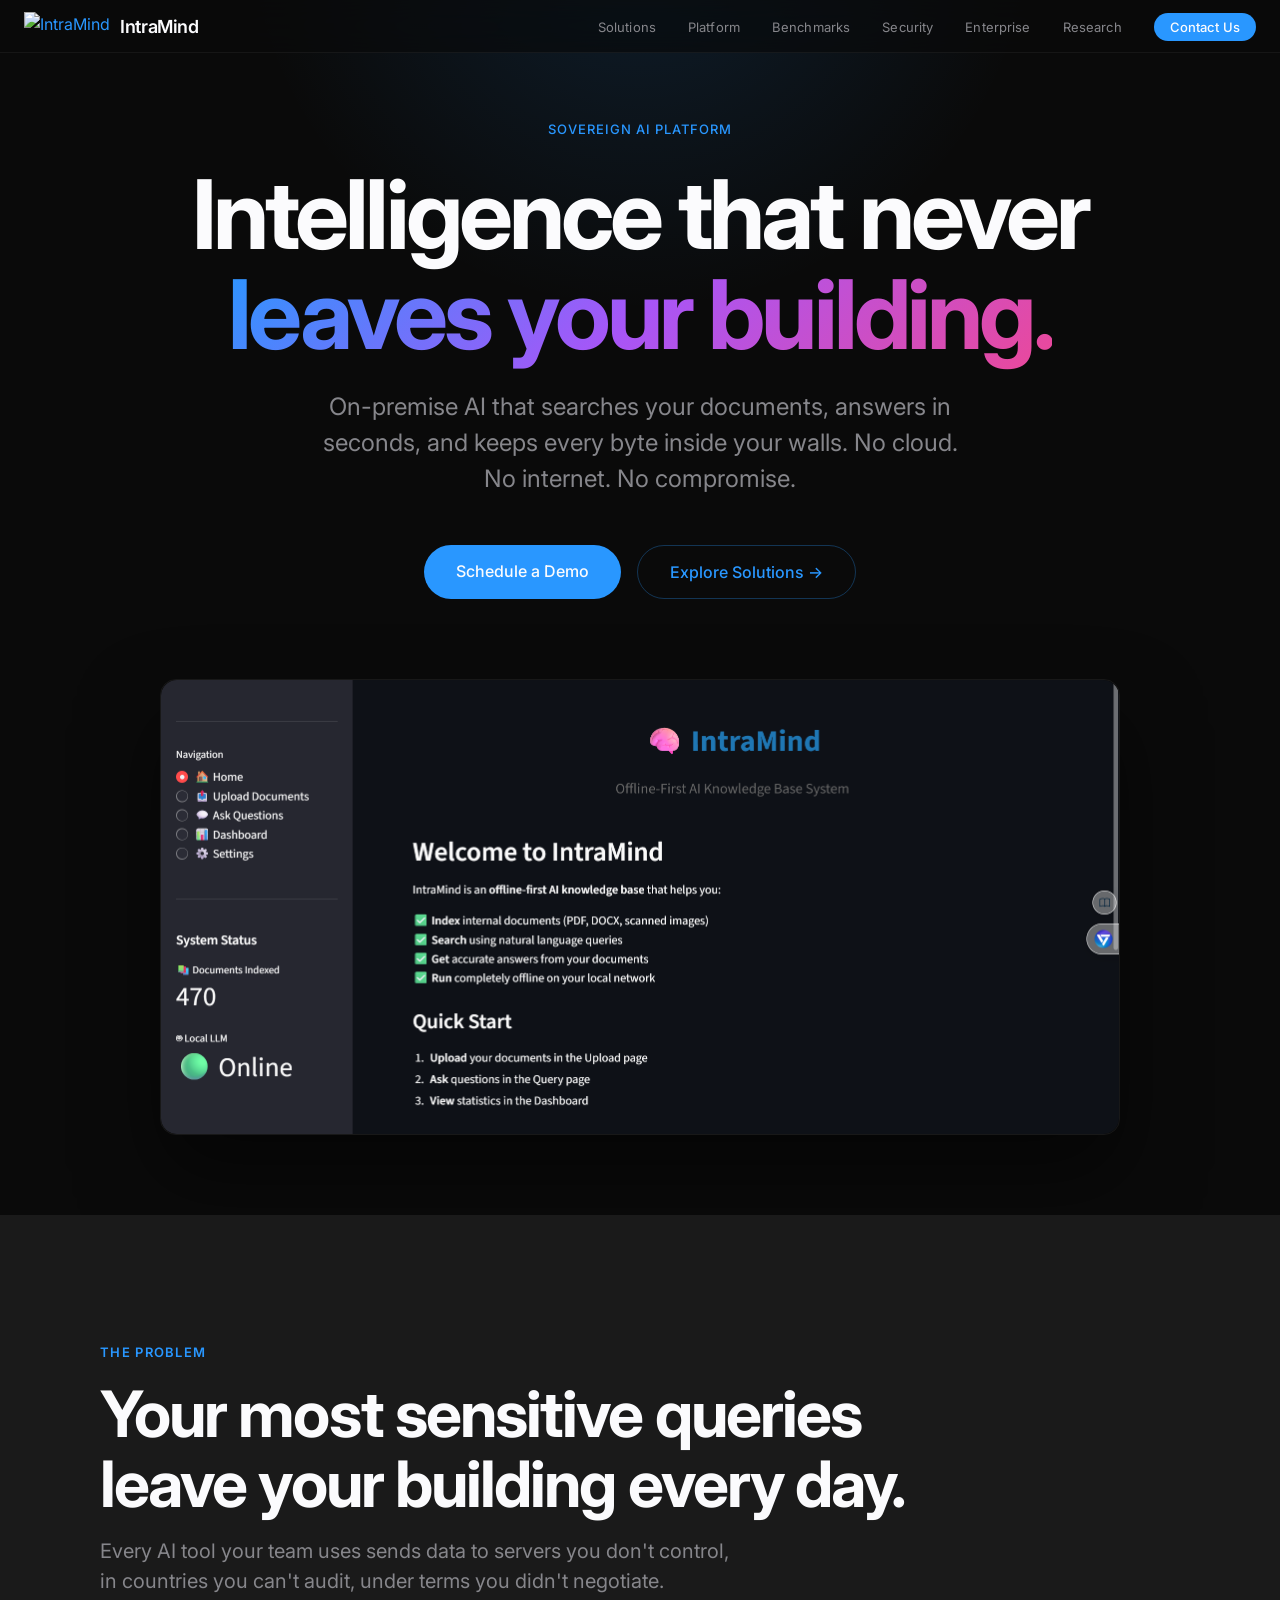
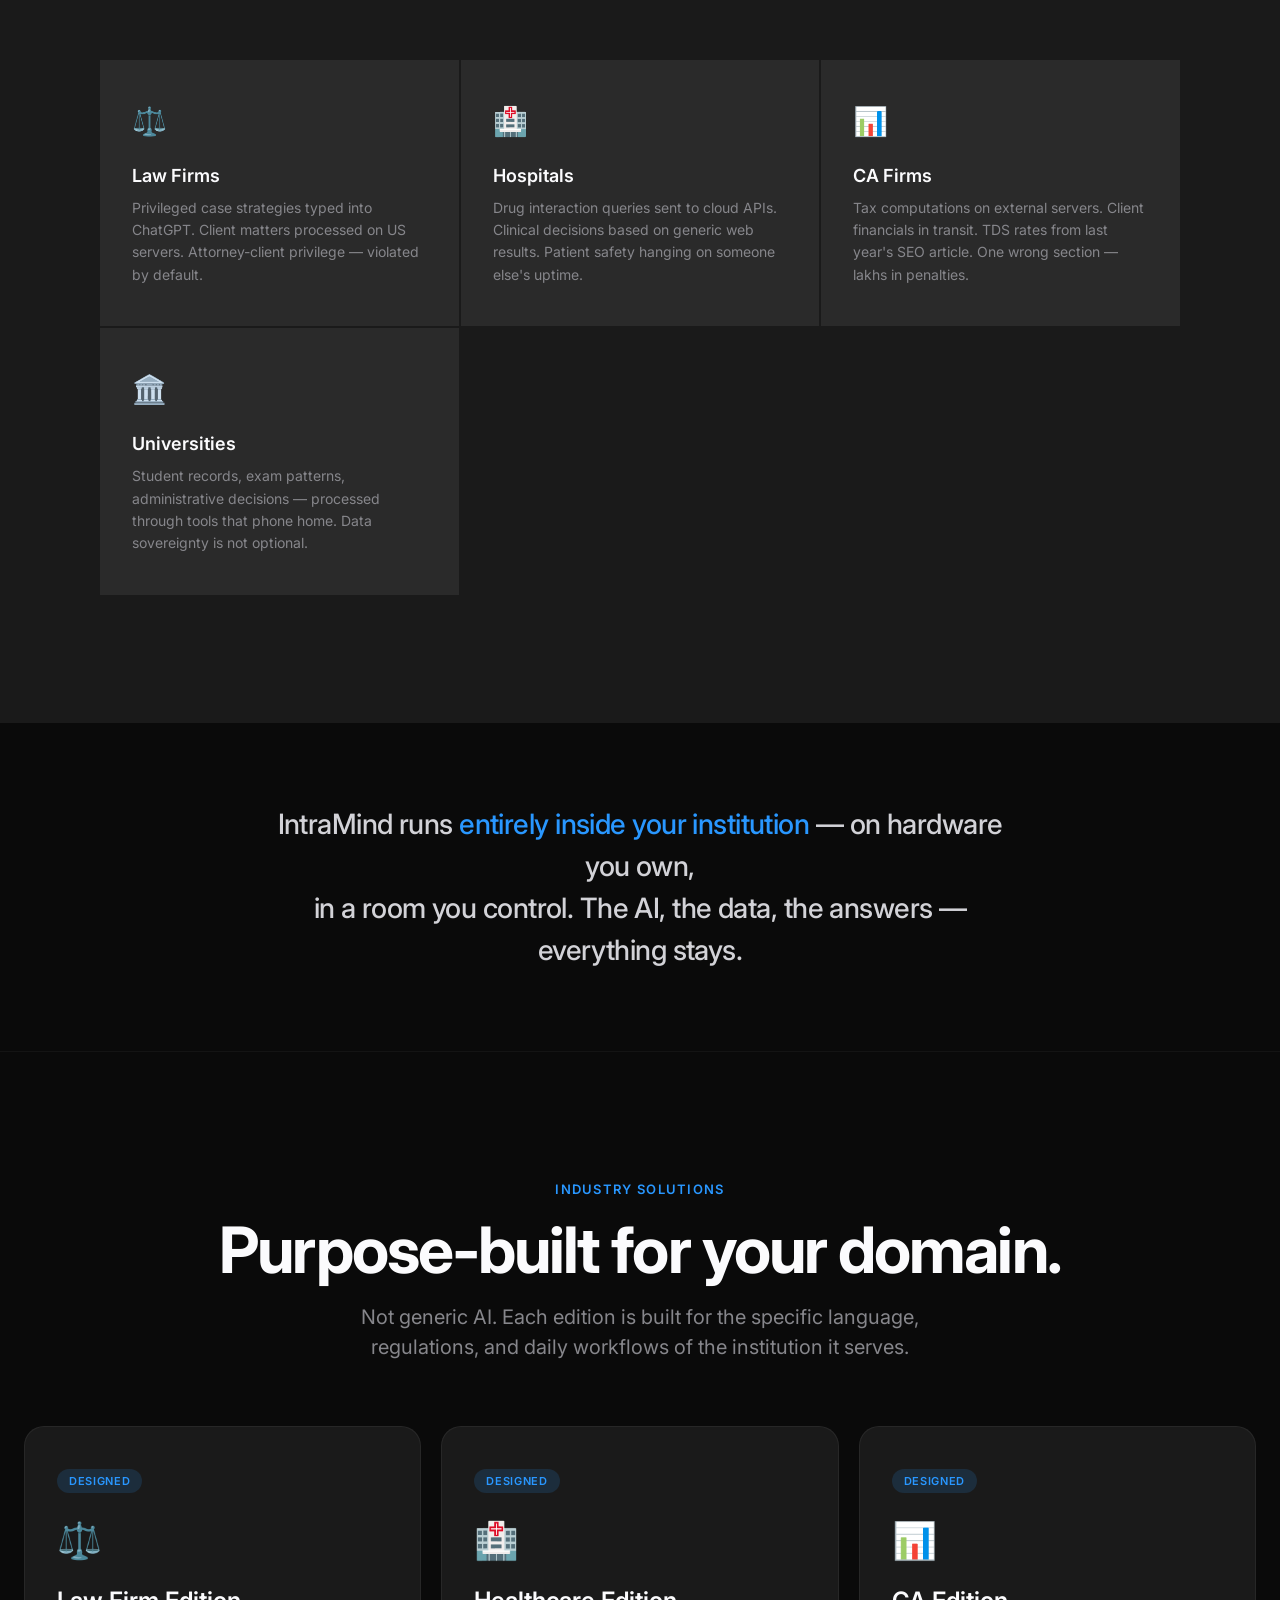
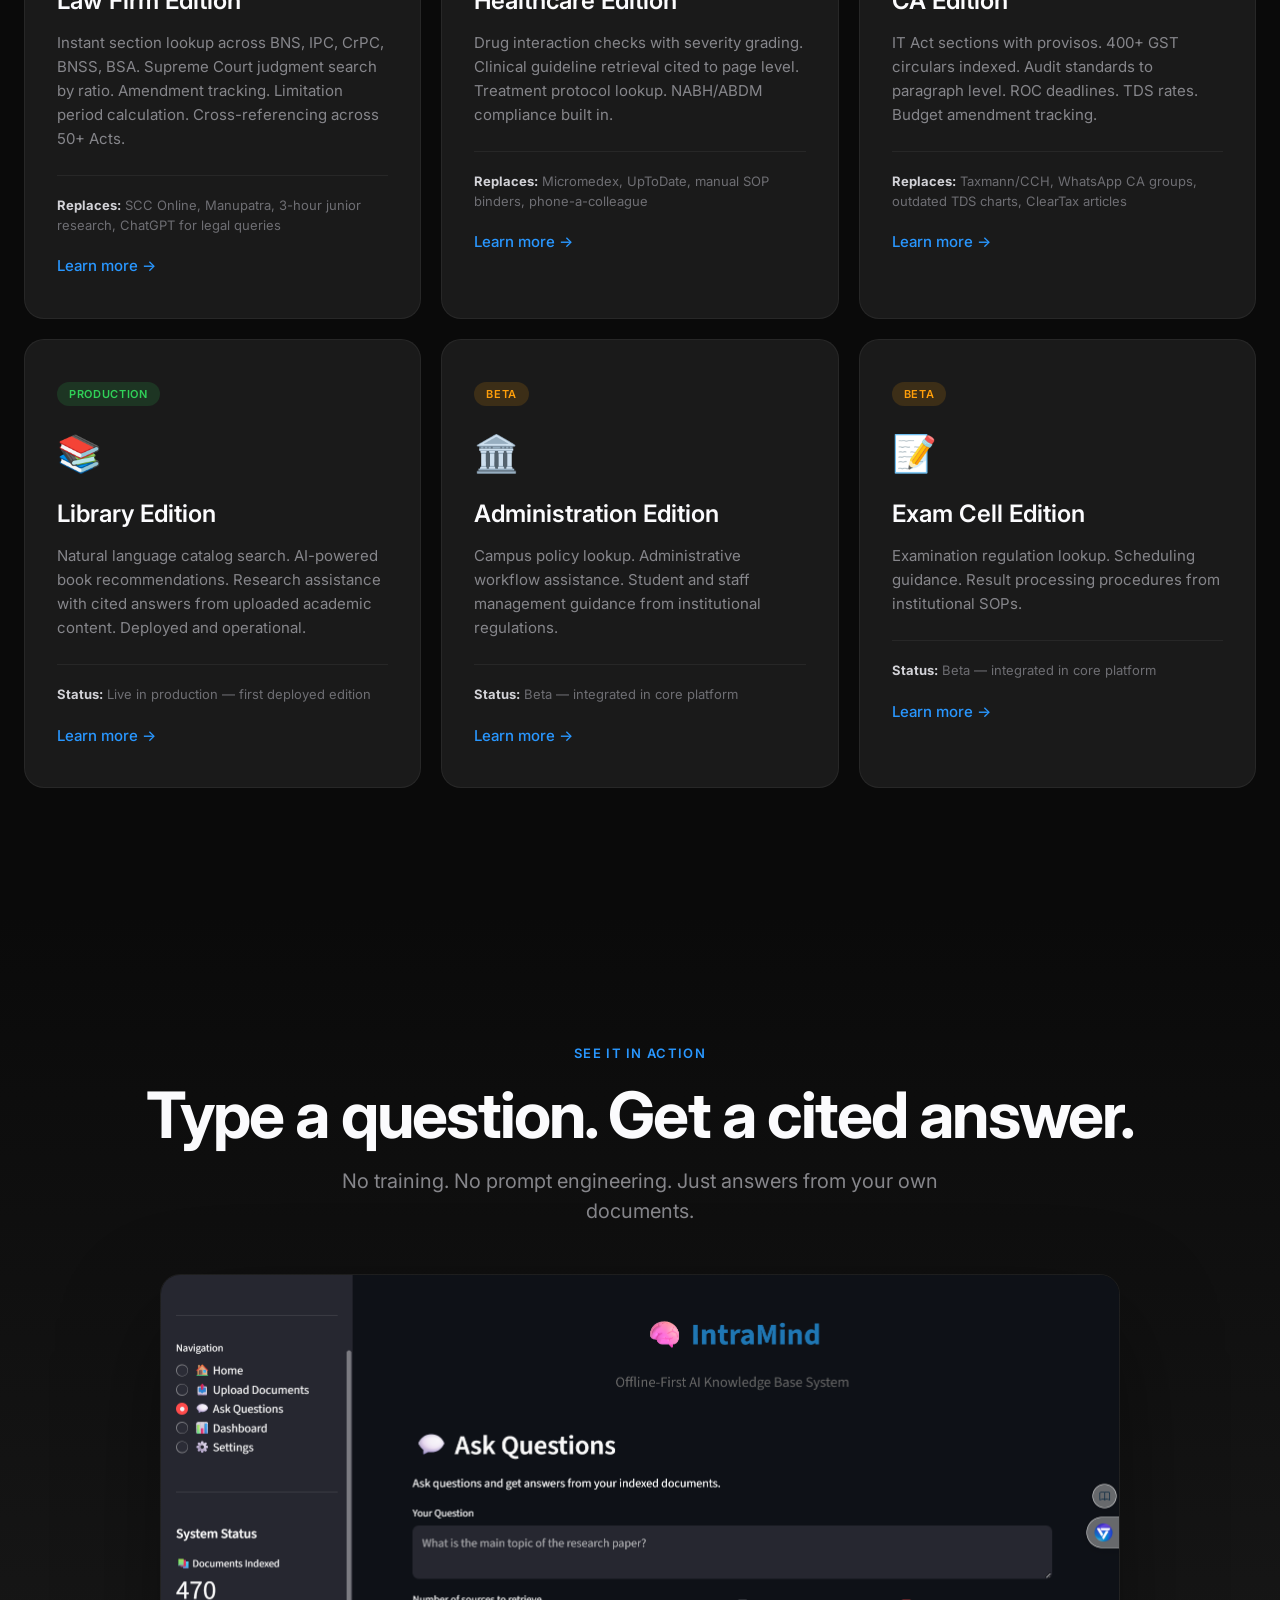
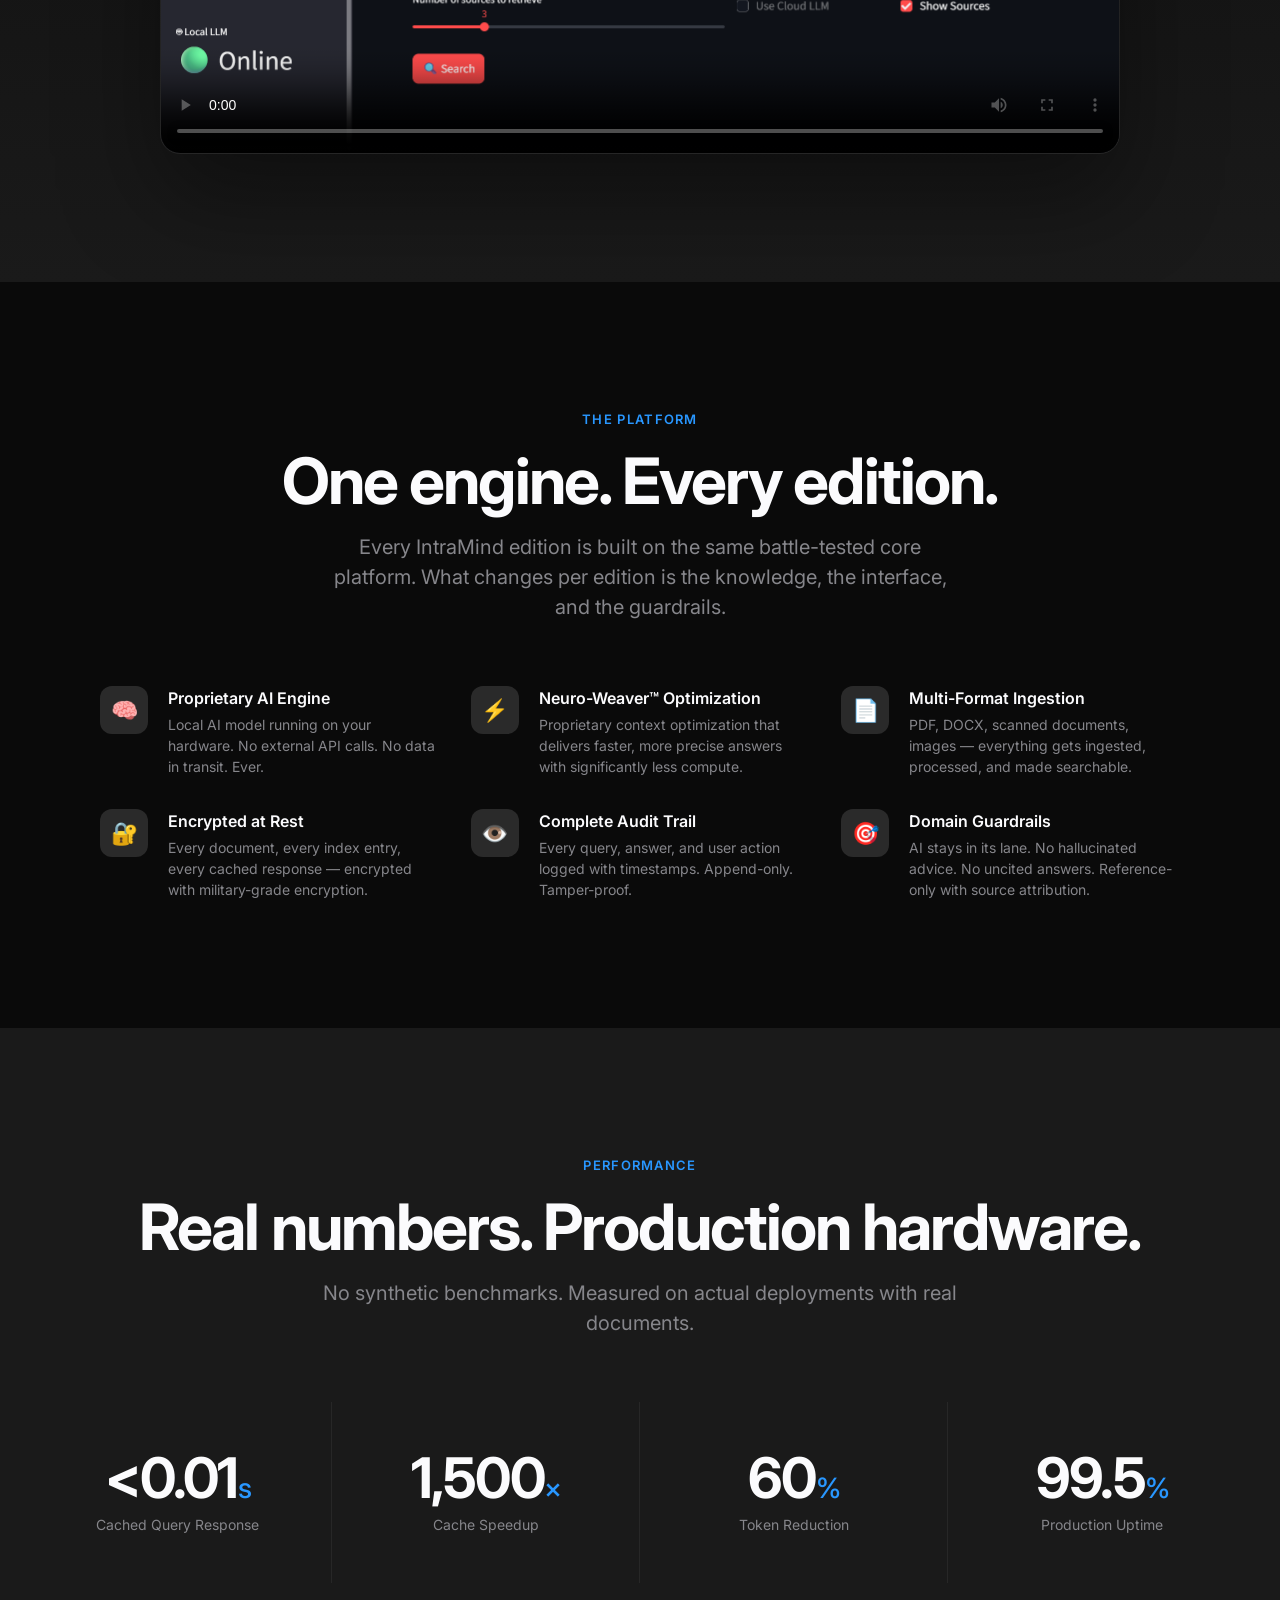
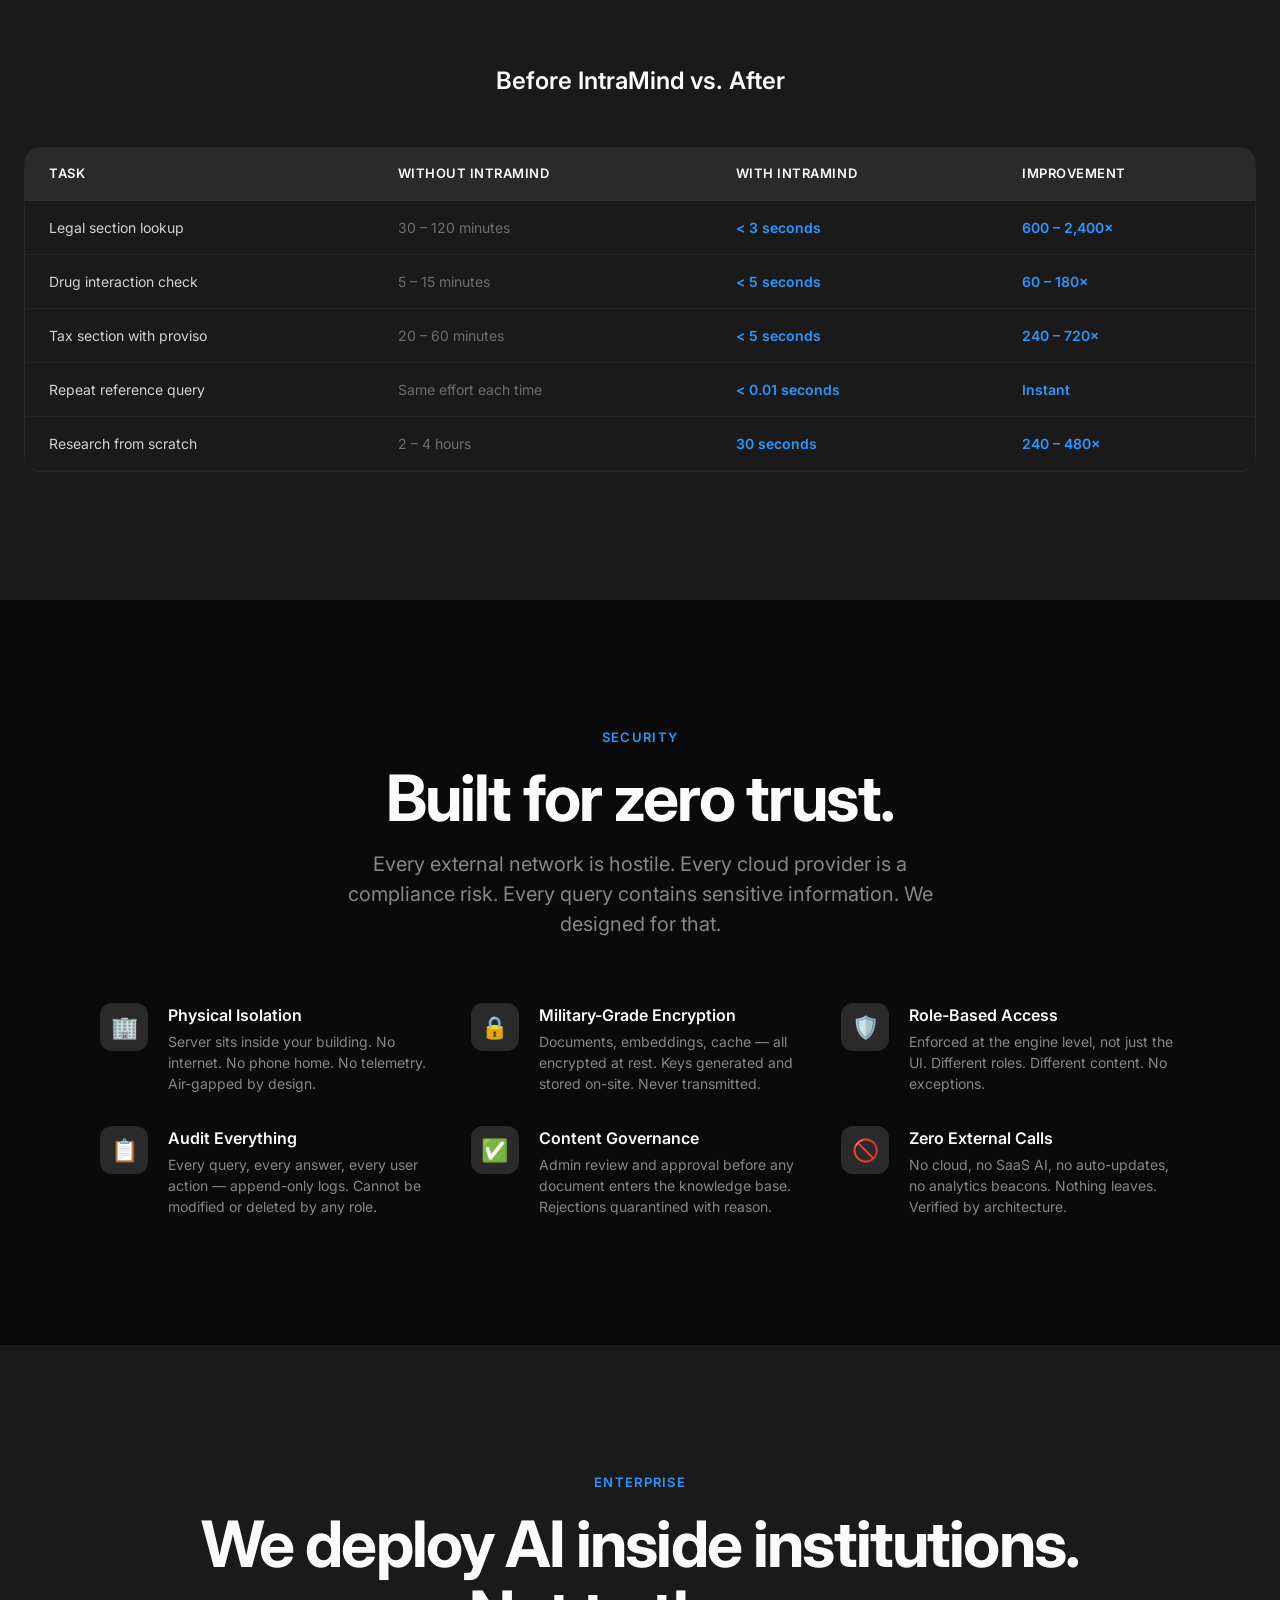
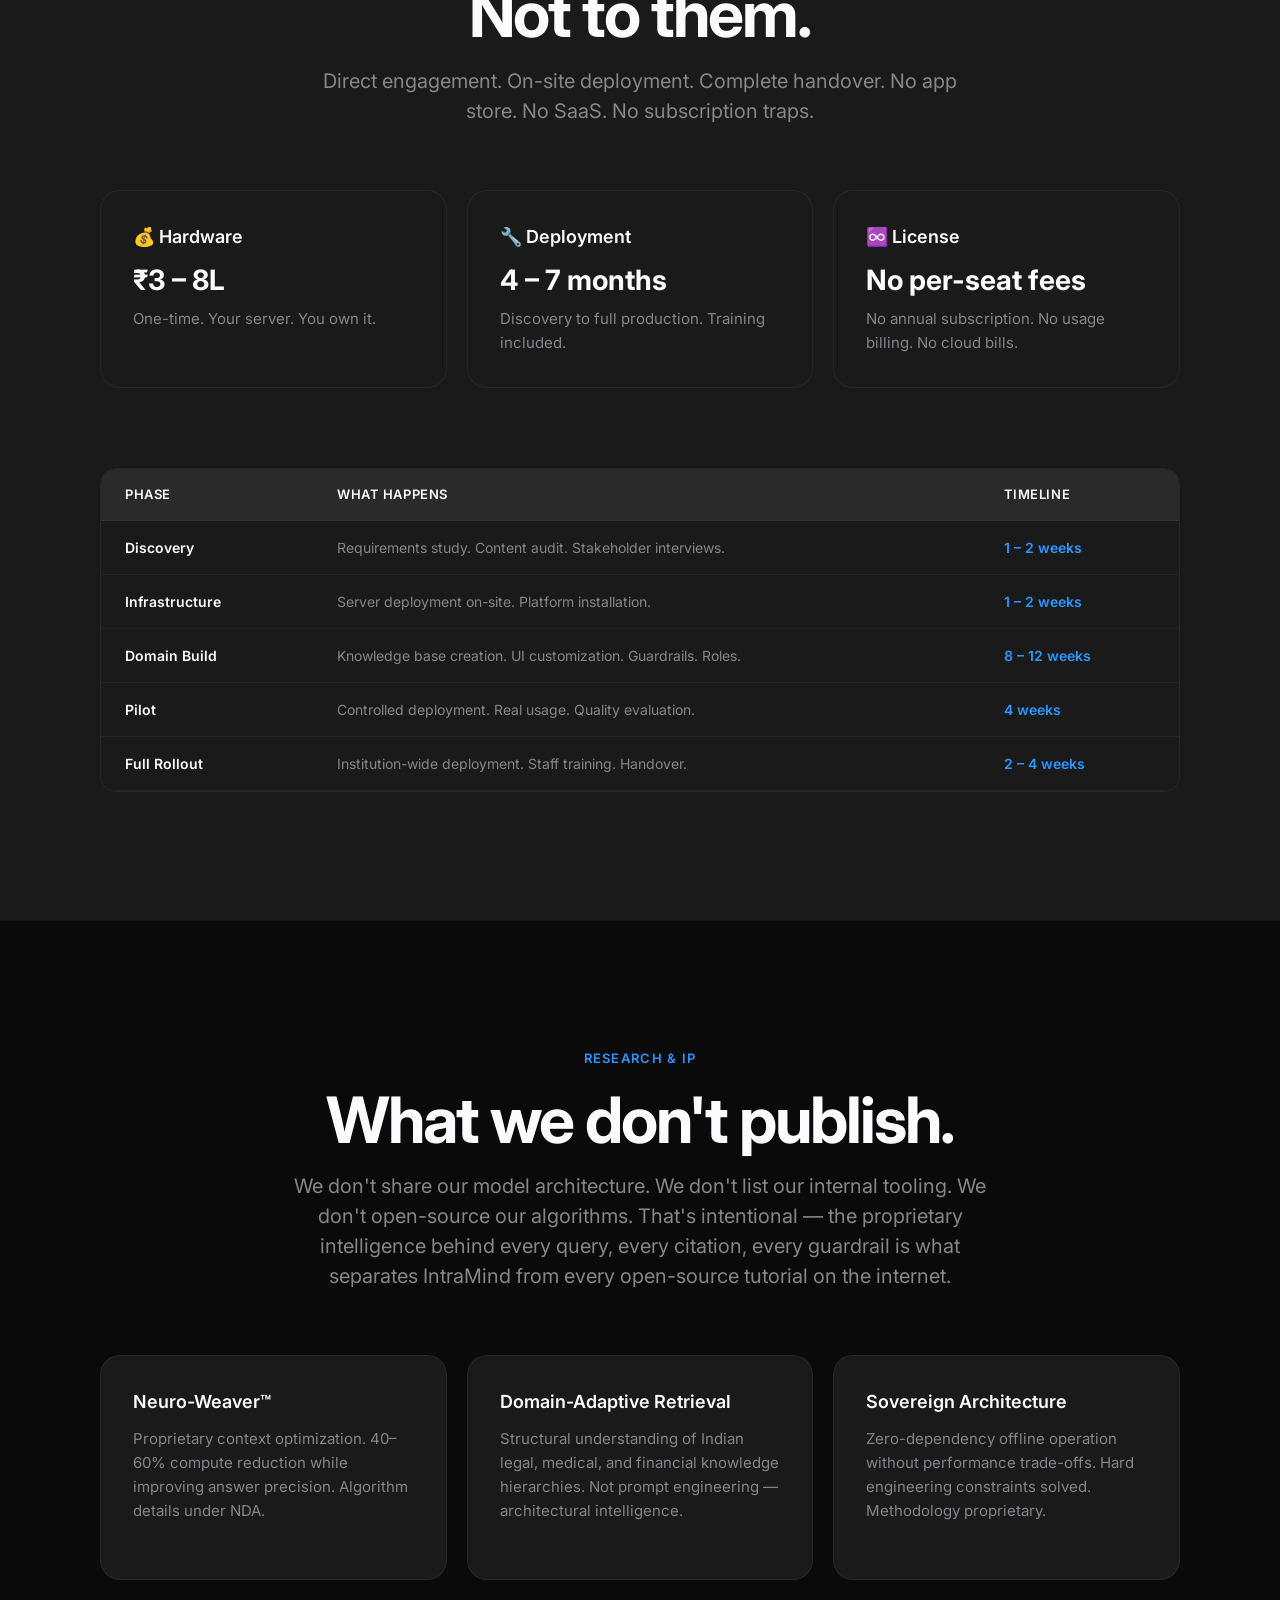
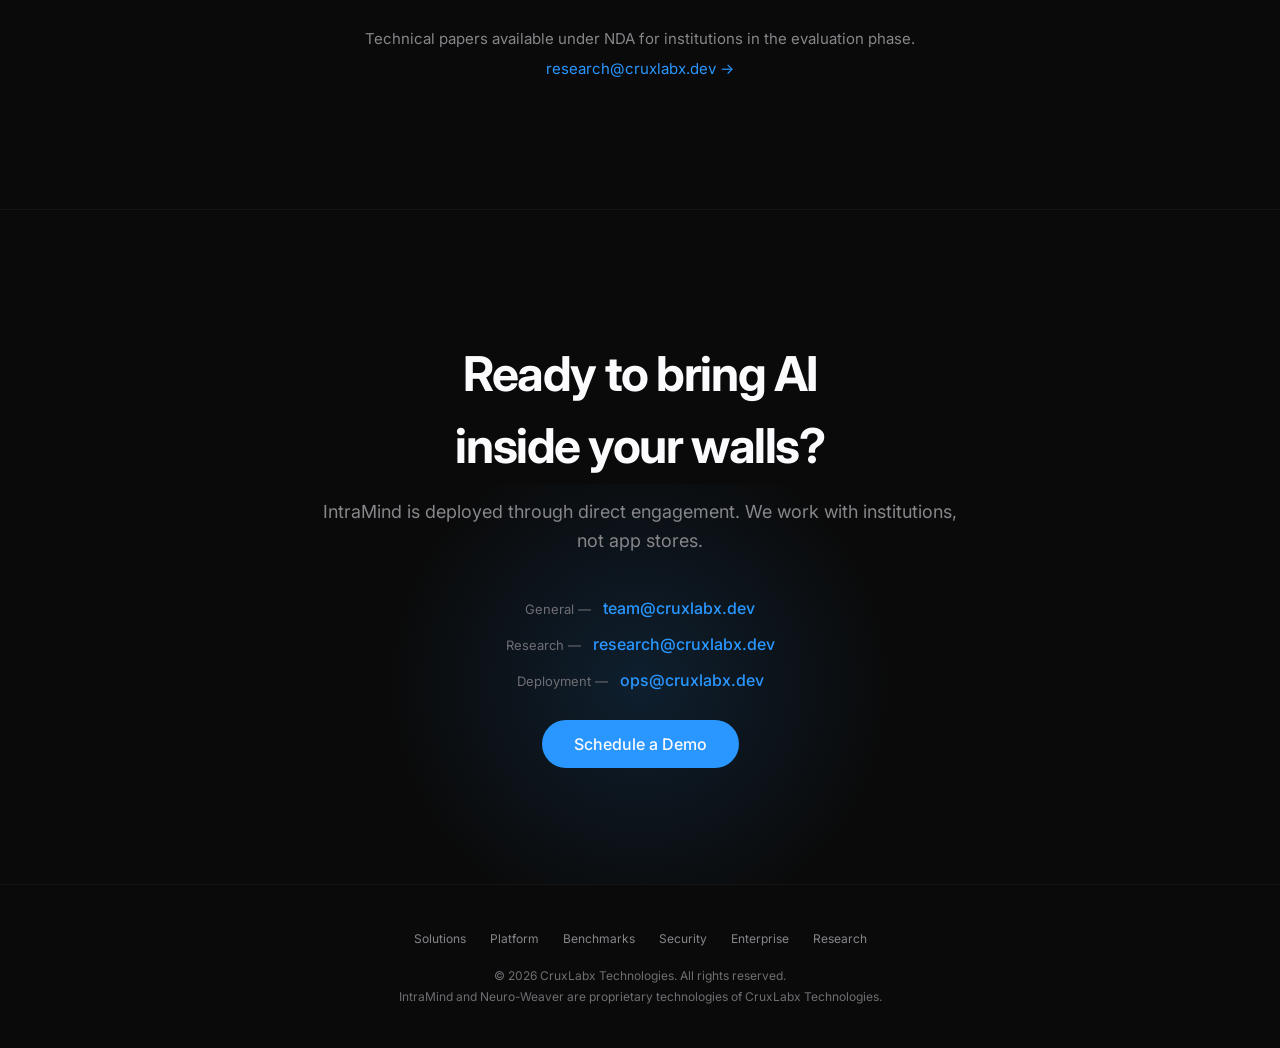
==== index.html @ 9558c868 "Add Apple-themed website: HTML/CSS landing page with Oracle enterprise strategy - index.html: Full l" ====
<!DOCTYPE html>
<html lang="en">
<head>
  <meta charset="UTF-8" />
  <meta name="viewport" content="width=device-width, initial-scale=1.0" />
  <title>IntraMind — Sovereign AI for Institutions</title>
  <meta name="description" content="AI that runs inside your building. Not ours. On-premise knowledge platform for law firms, hospitals, CA firms, and universities." />
  <meta name="keywords" content="sovereign AI, on-premise AI, institutional AI, RAG platform, India AI, data sovereignty" />

  <!-- Open Graph -->
  <meta property="og:title" content="IntraMind — Sovereign AI for Institutions" />
  <meta property="og:description" content="AI-powered knowledge platform that runs entirely inside your institution. No cloud. No internet. No compromise." />
  <meta property="og:image" content="media/og-image.png" />
  <meta property="og:type" content="website" />

  <!-- Favicon -->
  <link rel="icon" type="image/png" href="media/logo.png" />

  <!-- Fonts -->
  <link rel="preconnect" href="https://fonts.googleapis.com" />
  <link rel="preconnect" href="https://fonts.gstatic.com" crossorigin />
  <link href="https://fonts.googleapis.com/css2?family=Inter:wght@400;500;600;700;800&display=swap" rel="stylesheet" />

  <link rel="stylesheet" href="css/style.css" />

  <style>
    /* Override font stack with Inter (free equivalent of SF Pro) */
    :root {
      --font-display: 'Inter', -apple-system, BlinkMacSystemFont, 'Segoe UI', sans-serif;
      --font-text: 'Inter', -apple-system, BlinkMacSystemFont, 'Segoe UI', sans-serif;
    }
  </style>
</head>
<body>

<!-- ═══════════════════════════════════════════════════════════
     NAVIGATION
     ═══════════════════════════════════════════════════════════ -->
<nav class="nav">
  <div class="nav-inner">
    <a href="#" class="nav-logo">
      <img src="media/logo.png" alt="IntraMind" />
      <span>IntraMind</span>
    </a>
    <ul class="nav-links" id="navLinks">
      <li><a href="#solutions">Solutions</a></li>
      <li><a href="#platform">Platform</a></li>
      <li><a href="#benchmarks">Benchmarks</a></li>
      <li><a href="#security">Security</a></li>
      <li><a href="#enterprise">Enterprise</a></li>
      <li><a href="#research">Research</a></li>
      <li><a href="#contact" class="nav-cta">Contact Us</a></li>
    </ul>
    <button class="nav-toggle" onclick="document.getElementById('navLinks').classList.toggle('active')" aria-label="Menu">
      <span></span><span></span><span></span>
    </button>
  </div>
</nav>

<!-- ═══════════════════════════════════════════════════════════
     HERO
     ═══════════════════════════════════════════════════════════ -->
<section class="hero">
  <div class="hero-badge fade-in">Sovereign AI Platform</div>
  <h1 class="fade-in stagger-1">
    Intelligence that never<br /><span class="gradient">leaves your building.</span>
  </h1>
  <p class="hero-sub fade-in stagger-2">
    On-premise AI that searches your documents, answers in seconds,
    and keeps every byte inside your walls. No cloud. No internet. No compromise.
  </p>
  <div class="hero-ctas fade-in stagger-3">
    <a href="#contact" class="btn-primary">Schedule a Demo</a>
    <a href="#solutions" class="btn-secondary">Explore Solutions →</a>
  </div>
  <div class="hero-video fade-in stagger-4">
    <video autoplay muted loop playsinline poster="media/screenshots/streamlit-main-ui.png">
      <source src="media/ad-1.mp4" type="video/mp4" />
    </video>
  </div>
</section>

<!-- ═══════════════════════════════════════════════════════════
     THE PROBLEM
     ═══════════════════════════════════════════════════════════ -->
<section class="section section-carbon" id="problem">
  <div class="container">
    <div class="section-label fade-in">The Problem</div>
    <h2 class="section-title fade-in stagger-1">
      Your most sensitive queries<br />leave your building every day.
    </h2>
    <p class="section-subtitle fade-in stagger-2">
      Every AI tool your team uses sends data to servers you don't control,
      in countries you can't audit, under terms you didn't negotiate.
    </p>

    <div class="problem-grid">
      <div class="problem-card fade-in stagger-1">
        <div class="icon">⚖️</div>
        <h3>Law Firms</h3>
        <p>Privileged case strategies typed into ChatGPT. Client matters processed on US servers. Attorney-client privilege — violated by default.</p>
      </div>
      <div class="problem-card fade-in stagger-2">
        <div class="icon">🏥</div>
        <h3>Hospitals</h3>
        <p>Drug interaction queries sent to cloud APIs. Clinical decisions based on generic web results. Patient safety hanging on someone else's uptime.</p>
      </div>
      <div class="problem-card fade-in stagger-3">
        <div class="icon">📊</div>
        <h3>CA Firms</h3>
        <p>Tax computations on external servers. Client financials in transit. TDS rates from last year's SEO article. One wrong section — lakhs in penalties.</p>
      </div>
      <div class="problem-card fade-in stagger-4">
        <div class="icon">🏛️</div>
        <h3>Universities</h3>
        <p>Student records, exam patterns, administrative decisions — processed through tools that phone home. Data sovereignty is not optional.</p>
      </div>
    </div>
  </div>
</section>

<!-- ═══════════════════════════════════════════════════════════
     HOW IT WORKS
     ═══════════════════════════════════════════════════════════ -->
<div class="tagline fade-in">
  IntraMind runs <em>entirely inside your institution</em> — on hardware you own,<br />
  in a room you control. The AI, the data, the answers — everything stays.
</div>

<div class="divider"></div>

<!-- ═══════════════════════════════════════════════════════════
     SOLUTIONS / EDITIONS
     ═══════════════════════════════════════════════════════════ -->
<section class="section section-dark" id="solutions">
  <div class="container-wide">
    <div class="text-center">
      <div class="section-label fade-in">Industry Solutions</div>
      <h2 class="section-title fade-in stagger-1">
        Purpose-built for your domain.
      </h2>
      <p class="section-subtitle mx-auto fade-in stagger-2">
        Not generic AI. Each edition is built for the specific language,
        regulations, and daily workflows of the institution it serves.
      </p>
    </div>

    <div class="editions-grid">
      <!-- Law Firm -->
      <div class="edition-card fade-in stagger-1">
        <span class="badge badge-designed">Designed</span>
        <div class="icon">⚖️</div>
        <h3>Law Firm Edition</h3>
        <p>Instant section lookup across BNS, IPC, CrPC, BNSS, BSA. Supreme Court judgment search by ratio. Amendment tracking. Limitation period calculation. Cross-referencing across 50+ Acts.</p>
        <div class="replaces">
          <strong>Replaces:</strong> SCC Online, Manupatra, 3-hour junior research, ChatGPT for legal queries
        </div>
        <a href="solutions/law-firm.md" class="edition-link">Learn more →</a>
      </div>

      <!-- Healthcare -->
      <div class="edition-card fade-in stagger-2">
        <span class="badge badge-designed">Designed</span>
        <div class="icon">🏥</div>
        <h3>Healthcare Edition</h3>
        <p>Drug interaction checks with severity grading. Clinical guideline retrieval cited to page level. Treatment protocol lookup. NABH/ABDM compliance built in.</p>
        <div class="replaces">
          <strong>Replaces:</strong> Micromedex, UpToDate, manual SOP binders, phone-a-colleague
        </div>
        <a href="solutions/healthcare.md" class="edition-link">Learn more →</a>
      </div>

      <!-- CA -->
      <div class="edition-card fade-in stagger-3">
        <span class="badge badge-designed">Designed</span>
        <div class="icon">📊</div>
        <h3>CA Edition</h3>
        <p>IT Act sections with provisos. 400+ GST circulars indexed. Audit standards to paragraph level. ROC deadlines. TDS rates. Budget amendment tracking.</p>
        <div class="replaces">
          <strong>Replaces:</strong> Taxmann/CCH, WhatsApp CA groups, outdated TDS charts, ClearTax articles
        </div>
        <a href="solutions/ca.md" class="edition-link">Learn more →</a>
      </div>

      <!-- Library -->
      <div class="edition-card fade-in stagger-4">
        <span class="badge badge-production">Production</span>
        <div class="icon">📚</div>
        <h3>Library Edition</h3>
        <p>Natural language catalog search. AI-powered book recommendations. Research assistance with cited answers from uploaded academic content. Deployed and operational.</p>
        <div class="replaces">
          <strong>Status:</strong> Live in production — first deployed edition
        </div>
        <a href="solutions/library.md" class="edition-link">Learn more →</a>
      </div>

      <!-- Administration -->
      <div class="edition-card fade-in stagger-5">
        <span class="badge badge-beta">Beta</span>
        <div class="icon">🏛️</div>
        <h3>Administration Edition</h3>
        <p>Campus policy lookup. Administrative workflow assistance. Student and staff management guidance from institutional regulations.</p>
        <div class="replaces">
          <strong>Status:</strong> Beta — integrated in core platform
        </div>
        <a href="solutions/administration.md" class="edition-link">Learn more →</a>
      </div>

      <!-- Exam Cell -->
      <div class="edition-card fade-in stagger-6">
        <span class="badge badge-beta">Beta</span>
        <div class="icon">📝</div>
        <h3>Exam Cell Edition</h3>
        <p>Examination regulation lookup. Scheduling guidance. Result processing procedures from institutional SOPs.</p>
        <div class="replaces">
          <strong>Status:</strong> Beta — integrated in core platform
        </div>
        <a href="solutions/exam-cell.md" class="edition-link">Learn more →</a>
      </div>
    </div>
  </div>
</section>

<!-- ═══════════════════════════════════════════════════════════
     VIDEO SHOWCASE
     ═══════════════════════════════════════════════════════════ -->
<section class="video-section section-gradient">
  <div class="container">
    <div class="section-label fade-in">See It In Action</div>
    <h2 class="section-title fade-in stagger-1">
      Type a question. Get a cited answer.
    </h2>
    <p class="section-subtitle mx-auto fade-in stagger-2">
      No training. No prompt engineering. Just answers from your own documents.
    </p>
    <div class="video-wrapper fade-in stagger-3">
      <video controls playsinline poster="media/screenshots/ask-question.png">
        <source src="media/ad-2.mp4" type="video/mp4" />
        Your browser does not support video playback.
      </video>
    </div>
  </div>
</section>

<!-- ═══════════════════════════════════════════════════════════
     PLATFORM
     ═══════════════════════════════════════════════════════════ -->
<section class="section section-dark" id="platform">
  <div class="container">
    <div class="text-center">
      <div class="section-label fade-in">The Platform</div>
      <h2 class="section-title fade-in stagger-1">
        One engine. Every edition.
      </h2>
      <p class="section-subtitle mx-auto fade-in stagger-2">
        Every IntraMind edition is built on the same battle-tested core platform.
        What changes per edition is the knowledge, the interface, and the guardrails.
      </p>
    </div>

    <div class="security-grid" style="margin-top: 64px;">
      <div class="security-item fade-in stagger-1">
        <div class="icon-box">🧠</div>
        <div>
          <h4>Proprietary AI Engine</h4>
          <p>Local AI model running on your hardware. No external API calls. No data in transit. Ever.</p>
        </div>
      </div>
      <div class="security-item fade-in stagger-2">
        <div class="icon-box">⚡</div>
        <div>
          <h4>Neuro-Weaver™ Optimization</h4>
          <p>Proprietary context optimization that delivers faster, more precise answers with significantly less compute.</p>
        </div>
      </div>
      <div class="security-item fade-in stagger-3">
        <div class="icon-box">📄</div>
        <div>
          <h4>Multi-Format Ingestion</h4>
          <p>PDF, DOCX, scanned documents, images — everything gets ingested, processed, and made searchable.</p>
        </div>
      </div>
      <div class="security-item fade-in stagger-4">
        <div class="icon-box">🔐</div>
        <div>
          <h4>Encrypted at Rest</h4>
          <p>Every document, every index entry, every cached response — encrypted with military-grade encryption.</p>
        </div>
      </div>
      <div class="security-item fade-in stagger-5">
        <div class="icon-box">👁️</div>
        <div>
          <h4>Complete Audit Trail</h4>
          <p>Every query, answer, and user action logged with timestamps. Append-only. Tamper-proof.</p>
        </div>
      </div>
      <div class="security-item fade-in stagger-6">
        <div class="icon-box">🎯</div>
        <div>
          <h4>Domain Guardrails</h4>
          <p>AI stays in its lane. No hallucinated advice. No uncited answers. Reference-only with source attribution.</p>
        </div>
      </div>
    </div>
  </div>
</section>

<!-- ═══════════════════════════════════════════════════════════
     BENCHMARKS
     ═══════════════════════════════════════════════════════════ -->
<section class="section section-carbon" id="benchmarks">
  <div class="container-wide">
    <div class="text-center">
      <div class="section-label fade-in">Performance</div>
      <h2 class="section-title fade-in stagger-1">
        Real numbers. Production hardware.
      </h2>
      <p class="section-subtitle mx-auto fade-in stagger-2">
        No synthetic benchmarks. Measured on actual deployments with real documents.
      </p>
    </div>

    <div class="metrics-strip fade-in stagger-3">
      <div class="metric-item">
        <div class="metric-value">&lt;0.01<span class="unit">s</span></div>
        <div class="metric-label">Cached Query Response</div>
      </div>
      <div class="metric-item">
        <div class="metric-value">1,500<span class="unit">×</span></div>
        <div class="metric-label">Cache Speedup</div>
      </div>
      <div class="metric-item">
        <div class="metric-value">60<span class="unit">%</span></div>
        <div class="metric-label">Token Reduction</div>
      </div>
      <div class="metric-item">
        <div class="metric-value">99.5<span class="unit">%</span></div>
        <div class="metric-label">Production Uptime</div>
      </div>
    </div>

    <!-- Comparison table -->
    <div class="fade-in" style="margin-top: 80px;">
      <h3 style="font-size: 24px; font-weight: 600; color: var(--white); text-align: center; margin-bottom: 32px;">
        Before IntraMind vs. After
      </h3>
      <table class="comparison-table">
        <thead>
          <tr>
            <th>Task</th>
            <th>Without IntraMind</th>
            <th>With IntraMind</th>
            <th>Improvement</th>
          </tr>
        </thead>
        <tbody>
          <tr>
            <td style="color: var(--light);">Legal section lookup</td>
            <td class="dim">30 – 120 minutes</td>
            <td class="highlight">&lt; 3 seconds</td>
            <td class="highlight">600 – 2,400×</td>
          </tr>
          <tr>
            <td style="color: var(--light);">Drug interaction check</td>
            <td class="dim">5 – 15 minutes</td>
            <td class="highlight">&lt; 5 seconds</td>
            <td class="highlight">60 – 180×</td>
          </tr>
          <tr>
            <td style="color: var(--light);">Tax section with proviso</td>
            <td class="dim">20 – 60 minutes</td>
            <td class="highlight">&lt; 5 seconds</td>
            <td class="highlight">240 – 720×</td>
          </tr>
          <tr>
            <td style="color: var(--light);">Repeat reference query</td>
            <td class="dim">Same effort each time</td>
            <td class="highlight">&lt; 0.01 seconds</td>
            <td class="highlight">Instant</td>
          </tr>
          <tr>
            <td style="color: var(--light);">Research from scratch</td>
            <td class="dim">2 – 4 hours</td>
            <td class="highlight">30 seconds</td>
            <td class="highlight">240 – 480×</td>
          </tr>
        </tbody>
      </table>
    </div>
  </div>
</section>

<!-- ═══════════════════════════════════════════════════════════
     SECURITY
     ═══════════════════════════════════════════════════════════ -->
<section class="section section-dark" id="security">
  <div class="container">
    <div class="text-center">
      <div class="section-label fade-in">Security</div>
      <h2 class="section-title fade-in stagger-1">
        Built for zero trust.
      </h2>
      <p class="section-subtitle mx-auto fade-in stagger-2">
        Every external network is hostile. Every cloud provider is a compliance risk.
        Every query contains sensitive information. We designed for that.
      </p>
    </div>

    <div class="security-grid">
      <div class="security-item fade-in stagger-1">
        <div class="icon-box">🏢</div>
        <div>
          <h4>Physical Isolation</h4>
          <p>Server sits inside your building. No internet. No phone home. No telemetry. Air-gapped by design.</p>
        </div>
      </div>
      <div class="security-item fade-in stagger-2">
        <div class="icon-box">🔒</div>
        <div>
          <h4>Military-Grade Encryption</h4>
          <p>Documents, embeddings, cache — all encrypted at rest. Keys generated and stored on-site. Never transmitted.</p>
        </div>
      </div>
      <div class="security-item fade-in stagger-3">
        <div class="icon-box">🛡️</div>
        <div>
          <h4>Role-Based Access</h4>
          <p>Enforced at the engine level, not just the UI. Different roles. Different content. No exceptions.</p>
        </div>
      </div>
      <div class="security-item fade-in stagger-4">
        <div class="icon-box">📋</div>
        <div>
          <h4>Audit Everything</h4>
          <p>Every query, every answer, every user action — append-only logs. Cannot be modified or deleted by any role.</p>
        </div>
      </div>
      <div class="security-item fade-in stagger-5">
        <div class="icon-box">✅</div>
        <div>
          <h4>Content Governance</h4>
          <p>Admin review and approval before any document enters the knowledge base. Rejections quarantined with reason.</p>
        </div>
      </div>
      <div class="security-item fade-in stagger-6">
        <div class="icon-box">🚫</div>
        <div>
          <h4>Zero External Calls</h4>
          <p>No cloud, no SaaS AI, no auto-updates, no analytics beacons. Nothing leaves. Verified by architecture.</p>
        </div>
      </div>
    </div>
  </div>
</section>

<!-- ═══════════════════════════════════════════════════════════
     ENTERPRISE
     ═══════════════════════════════════════════════════════════ -->
<section class="section section-carbon" id="enterprise">
  <div class="container">
    <div class="text-center">
      <div class="section-label fade-in">Enterprise</div>
      <h2 class="section-title fade-in stagger-1">
        We deploy AI inside institutions.<br />Not to them.
      </h2>
      <p class="section-subtitle mx-auto fade-in stagger-2">
        Direct engagement. On-site deployment. Complete handover.
        No app store. No SaaS. No subscription traps.
      </p>
    </div>

    <div class="editions-grid" style="grid-template-columns: repeat(auto-fit, minmax(300px, 1fr)); margin-top: 64px;">
      <div class="edition-card fade-in stagger-1" style="padding: 32px;">
        <h3 style="font-size: 18px; margin-bottom: 8px;">💰 Hardware</h3>
        <p style="font-size: 28px; color: var(--white); font-weight: 700; margin-bottom: 4px;">₹3 – 8L</p>
        <p style="margin-bottom: 0;">One-time. Your server. You own it.</p>
      </div>
      <div class="edition-card fade-in stagger-2" style="padding: 32px;">
        <h3 style="font-size: 18px; margin-bottom: 8px;">🔧 Deployment</h3>
        <p style="font-size: 28px; color: var(--white); font-weight: 700; margin-bottom: 4px;">4 – 7 months</p>
        <p style="margin-bottom: 0;">Discovery to full production. Training included.</p>
      </div>
      <div class="edition-card fade-in stagger-3" style="padding: 32px;">
        <h3 style="font-size: 18px; margin-bottom: 8px;">♾️ License</h3>
        <p style="font-size: 28px; color: var(--white); font-weight: 700; margin-bottom: 4px;">No per-seat fees</p>
        <p style="margin-bottom: 0;">No annual subscription. No usage billing. No cloud bills.</p>
      </div>
    </div>

    <!-- What they get -->
    <div class="fade-in" style="margin-top: 80px;">
      <table class="comparison-table">
        <thead>
          <tr>
            <th>Phase</th>
            <th>What Happens</th>
            <th>Timeline</th>
          </tr>
        </thead>
        <tbody>
          <tr>
            <td style="color: var(--white); font-weight: 600;">Discovery</td>
            <td>Requirements study. Content audit. Stakeholder interviews.</td>
            <td class="highlight">1 – 2 weeks</td>
          </tr>
          <tr>
            <td style="color: var(--white); font-weight: 600;">Infrastructure</td>
            <td>Server deployment on-site. Platform installation.</td>
            <td class="highlight">1 – 2 weeks</td>
          </tr>
          <tr>
            <td style="color: var(--white); font-weight: 600;">Domain Build</td>
            <td>Knowledge base creation. UI customization. Guardrails. Roles.</td>
            <td class="highlight">8 – 12 weeks</td>
          </tr>
          <tr>
            <td style="color: var(--white); font-weight: 600;">Pilot</td>
            <td>Controlled deployment. Real usage. Quality evaluation.</td>
            <td class="highlight">4 weeks</td>
          </tr>
          <tr>
            <td style="color: var(--white); font-weight: 600;">Full Rollout</td>
            <td>Institution-wide deployment. Staff training. Handover.</td>
            <td class="highlight">2 – 4 weeks</td>
          </tr>
        </tbody>
      </table>
    </div>
  </div>
</section>

<!-- ═══════════════════════════════════════════════════════════
     WHAT WE DON'T TELL YOU
     ═══════════════════════════════════════════════════════════ -->
<div class="divider"></div>
<section class="section section-dark" id="research">
  <div class="container">
    <div class="text-center">
      <div class="section-label fade-in">Research & IP</div>
      <h2 class="section-title fade-in stagger-1">
        What we don't publish.
      </h2>
      <p class="section-subtitle mx-auto fade-in stagger-2" style="max-width: 720px;">
        We don't share our model architecture. We don't list our internal tooling.
        We don't open-source our algorithms. That's intentional — the proprietary
        intelligence behind every query, every citation, every guardrail is what
        separates IntraMind from every open-source tutorial on the internet.
      </p>
    </div>

    <div class="editions-grid" style="grid-template-columns: repeat(auto-fit, minmax(300px, 1fr)); margin-top: 64px;">
      <div class="edition-card fade-in stagger-1" style="padding: 32px;">
        <h3 style="font-size: 18px;">Neuro-Weaver™</h3>
        <p>Proprietary context optimization. 40–60% compute reduction while improving answer precision. Algorithm details under NDA.</p>
      </div>
      <div class="edition-card fade-in stagger-2" style="padding: 32px;">
        <h3 style="font-size: 18px;">Domain-Adaptive Retrieval</h3>
        <p>Structural understanding of Indian legal, medical, and financial knowledge hierarchies. Not prompt engineering — architectural intelligence.</p>
      </div>
      <div class="edition-card fade-in stagger-3" style="padding: 32px;">
        <h3 style="font-size: 18px;">Sovereign Architecture</h3>
        <p>Zero-dependency offline operation without performance trade-offs. Hard engineering constraints solved. Methodology proprietary.</p>
      </div>
    </div>

    <p class="fade-in" style="text-align: center; margin-top: 48px; color: var(--silver); font-size: 15px;">
      Technical papers available under NDA for institutions in the evaluation phase.
      <br /><a href="mailto:research@cruxlabx.dev" style="margin-top: 8px; display: inline-block;">research@cruxlabx.dev →</a>
    </p>
  </div>
</section>

<!-- ═══════════════════════════════════════════════════════════
     CTA / CONTACT
     ═══════════════════════════════════════════════════════════ -->
<div class="divider"></div>
<section class="enterprise-cta section-dark" id="contact">
  <div class="cta-box fade-in">
    <h2>Ready to bring AI<br />inside your walls?</h2>
    <p>
      IntraMind is deployed through direct engagement.
      We work with institutions, not app stores.
    </p>
    <div class="cta-contacts">
      <div>
        <span class="label">General —</span>
        <a href="mailto:team@cruxlabx.dev">team@cruxlabx.dev</a>
      </div>
      <div>
        <span class="label">Research —</span>
        <a href="mailto:research@cruxlabx.dev">research@cruxlabx.dev</a>
      </div>
      <div>
        <span class="label">Deployment —</span>
        <a href="mailto:ops@cruxlabx.dev">ops@cruxlabx.dev</a>
      </div>
    </div>
    <div style="margin-top: 40px;">
      <a href="mailto:team@cruxlabx.dev" class="btn-primary">Schedule a Demo</a>
    </div>
  </div>
</section>

<!-- ═══════════════════════════════════════════════════════════
     FOOTER
     ═══════════════════════════════════════════════════════════ -->
<footer class="footer">
  <ul class="footer-links">
    <li><a href="#solutions">Solutions</a></li>
    <li><a href="#platform">Platform</a></li>
    <li><a href="#benchmarks">Benchmarks</a></li>
    <li><a href="#security">Security</a></li>
    <li><a href="#enterprise">Enterprise</a></li>
    <li><a href="#research">Research</a></li>
  </ul>
  <p>
    © 2026 CruxLabx Technologies. All rights reserved.<br />
    IntraMind and Neuro-Weaver are proprietary technologies of CruxLabx Technologies.
  </p>
</footer>

<!-- ═══════════════════════════════════════════════════════════
     SCRIPTS — Scroll animations
     ═══════════════════════════════════════════════════════════ -->
<script>
  // Intersection Observer for fade-in animations
  const observer = new IntersectionObserver((entries) => {
    entries.forEach(entry => {
      if (entry.isIntersecting) {
        entry.target.classList.add('visible');
      }
    });
  }, { threshold: 0.1, rootMargin: '0px 0px -40px 0px' });

  document.querySelectorAll('.fade-in').forEach(el => observer.observe(el));

  // Smooth nav background on scroll
  const nav = document.querySelector('.nav');
  window.addEventListener('scroll', () => {
    nav.style.background = window.scrollY > 10
      ? 'rgba(10, 10, 10, 0.92)'
      : 'rgba(10, 10, 10, 0.72)';
  });
</script>

</body>
</html>
---- css/style.css ----
/* ═══════════════════════════════════════════════════════════════
   IntraMind — Design System
   Apple aesthetics. Oracle positioning. Zero compromise.
   ═══════════════════════════════════════════════════════════════ */

/* ── Reset & Base ─────────────────────────────────────────── */
*, *::before, *::after { margin: 0; padding: 0; box-sizing: border-box; }

:root {
  /* Palette */
  --black:       #0a0a0a;
  --dark:        #111111;
  --carbon:      #1a1a1a;
  --graphite:    #2a2a2a;
  --steel:       #3a3a3a;
  --muted:       #6e6e73;
  --silver:      #86868b;
  --light:       #d2d2d7;
  --offwhite:    #f5f5f7;
  --white:       #fbfbfd;
  --accent:      #2997ff;
  --accent-glow: rgba(41, 151, 255, 0.15);
  --success:     #30d158;
  --warm:        #ff9f0a;

  /* Typography */
  --font-display: 'SF Pro Display', -apple-system, BlinkMacSystemFont, 'Segoe UI', Roboto, sans-serif;
  --font-text:    'SF Pro Text', -apple-system, BlinkMacSystemFont, 'Segoe UI', Roboto, sans-serif;
  --font-mono:    'SF Mono', 'Fira Code', 'Cascadia Code', monospace;

  /* Spacing */
  --section-pad: clamp(80px, 10vw, 160px);
  --content-max: 1080px;
  --content-wide: 1280px;

  /* Transitions */
  --ease-out: cubic-bezier(0.25, 0.46, 0.45, 0.94);
  --ease-spring: cubic-bezier(0.34, 1.56, 0.64, 1);
}

html {
  scroll-behavior: smooth;
  -webkit-text-size-adjust: 100%;
  font-size: 16px;
}

body {
  font-family: var(--font-text);
  background: var(--black);
  color: var(--light);
  line-height: 1.5;
  -webkit-font-smoothing: antialiased;
  -moz-osx-font-smoothing: grayscale;
  overflow-x: hidden;
}

a { color: var(--accent); text-decoration: none; transition: opacity 0.2s; }
a:hover { opacity: 0.8; }

img, video { max-width: 100%; height: auto; display: block; }

::selection { background: var(--accent); color: var(--white); }

/* ── Navigation ───────────────────────────────────────────── */
.nav {
  position: fixed;
  top: 0;
  left: 0;
  right: 0;
  z-index: 1000;
  background: rgba(10, 10, 10, 0.72);
  backdrop-filter: saturate(180%) blur(20px);
  -webkit-backdrop-filter: saturate(180%) blur(20px);
  border-bottom: 1px solid rgba(255, 255, 255, 0.05);
  transition: background 0.3s;
}

.nav-inner {
  max-width: var(--content-wide);
  margin: 0 auto;
  padding: 0 24px;
  height: 52px;
  display: flex;
  align-items: center;
  justify-content: space-between;
}

.nav-logo {
  display: flex;
  align-items: center;
  gap: 10px;
}

.nav-logo img {
  height: 28px;
  width: auto;
}

.nav-logo span {
  font-family: var(--font-display);
  font-size: 18px;
  font-weight: 600;
  color: var(--white);
  letter-spacing: -0.02em;
}

.nav-links {
  display: flex;
  gap: 32px;
  list-style: none;
}

.nav-links a {
  font-size: 13px;
  color: var(--silver);
  letter-spacing: 0.01em;
  transition: color 0.2s;
}

.nav-links a:hover { color: var(--white); opacity: 1; }

.nav-cta {
  font-size: 13px;
  padding: 6px 16px;
  background: var(--accent);
  color: var(--white) !important;
  border-radius: 980px;
  font-weight: 500;
  transition: all 0.2s;
}

.nav-cta:hover { background: #0077ed; opacity: 1 !important; }

/* Mobile nav */
.nav-toggle { display: none; background: none; border: none; cursor: pointer; }
.nav-toggle span { display: block; width: 18px; height: 1.5px; background: var(--silver); margin: 4px 0; transition: 0.3s; }

@media (max-width: 768px) {
  .nav-links { display: none; }
  .nav-toggle { display: block; }
  .nav-links.active {
    display: flex;
    flex-direction: column;
    position: absolute;
    top: 52px;
    left: 0;
    right: 0;
    background: rgba(10, 10, 10, 0.98);
    padding: 24px;
    gap: 20px;
    border-bottom: 1px solid var(--graphite);
  }
}

/* ── Hero ─────────────────────────────────────────────────── */
.hero {
  min-height: 100vh;
  display: flex;
  flex-direction: column;
  align-items: center;
  justify-content: center;
  text-align: center;
  padding: 120px 24px 80px;
  position: relative;
  overflow: hidden;
}

.hero::before {
  content: '';
  position: absolute;
  top: -40%;
  left: 50%;
  transform: translateX(-50%);
  width: 800px;
  height: 800px;
  background: radial-gradient(circle, var(--accent-glow) 0%, transparent 70%);
  pointer-events: none;
}

.hero-badge {
  font-size: 13px;
  font-weight: 500;
  color: var(--accent);
  letter-spacing: 0.08em;
  text-transform: uppercase;
  margin-bottom: 24px;
  position: relative;
}

.hero h1 {
  font-family: var(--font-display);
  font-size: clamp(48px, 8vw, 96px);
  font-weight: 700;
  letter-spacing: -0.04em;
  line-height: 1.05;
  color: var(--white);
  max-width: 900px;
  position: relative;
}

.hero h1 .gradient {
  background: linear-gradient(135deg, var(--accent) 0%, #a855f7 50%, #ec4899 100%);
  -webkit-background-clip: text;
  -webkit-text-fill-color: transparent;
  background-clip: text;
}

.hero-sub {
  font-size: clamp(18px, 2.5vw, 24px);
  color: var(--silver);
  max-width: 640px;
  margin-top: 24px;
  line-height: 1.5;
  font-weight: 400;
  position: relative;
}

.hero-ctas {
  display: flex;
  gap: 16px;
  margin-top: 48px;
  position: relative;
}

.btn-primary {
  padding: 14px 32px;
  background: var(--accent);
  color: var(--white);
  border: none;
  border-radius: 980px;
  font-size: 16px;
  font-weight: 500;
  cursor: pointer;
  transition: all 0.3s var(--ease-out);
  text-decoration: none;
}

.btn-primary:hover { background: #0077ed; transform: scale(1.02); opacity: 1; }

.btn-secondary {
  padding: 14px 32px;
  background: transparent;
  color: var(--accent);
  border: 1px solid rgba(41, 151, 255, 0.3);
  border-radius: 980px;
  font-size: 16px;
  font-weight: 500;
  cursor: pointer;
  transition: all 0.3s var(--ease-out);
  text-decoration: none;
}

.btn-secondary:hover { border-color: var(--accent); background: var(--accent-glow); opacity: 1; }

.hero-video {
  margin-top: 80px;
  width: 100%;
  max-width: 960px;
  border-radius: 16px;
  overflow: hidden;
  position: relative;
  box-shadow: 0 40px 80px rgba(0, 0, 0, 0.5);
  border: 1px solid rgba(255, 255, 255, 0.06);
}

.hero-video video {
  width: 100%;
  border-radius: 16px;
}

/* ── Section Base ─────────────────────────────────────────── */
.section {
  padding: var(--section-pad) 24px;
  position: relative;
}

.section-dark { background: var(--black); }
.section-carbon { background: var(--carbon); }
.section-gradient { background: linear-gradient(180deg, var(--black) 0%, var(--carbon) 100%); }

.container {
  max-width: var(--content-max);
  margin: 0 auto;
}

.container-wide {
  max-width: var(--content-wide);
  margin: 0 auto;
}

.section-label {
  font-size: 13px;
  font-weight: 600;
  letter-spacing: 0.1em;
  text-transform: uppercase;
  color: var(--accent);
  margin-bottom: 16px;
}

.section-title {
  font-family: var(--font-display);
  font-size: clamp(36px, 5vw, 64px);
  font-weight: 700;
  letter-spacing: -0.03em;
  line-height: 1.1;
  color: var(--white);
}

.section-subtitle {
  font-size: clamp(16px, 2vw, 20px);
  color: var(--silver);
  max-width: 640px;
  margin-top: 16px;
  line-height: 1.5;
}

.text-center { text-align: center; }
.mx-auto { margin-left: auto; margin-right: auto; }

/* ── Problem Statement ────────────────────────────────────── */
.problem-grid {
  display: grid;
  grid-template-columns: repeat(auto-fit, minmax(280px, 1fr));
  gap: 2px;
  margin-top: 64px;
}

.problem-card {
  background: var(--graphite);
  padding: 40px 32px;
  transition: background 0.3s;
}

.problem-card:hover { background: var(--steel); }

.problem-card .icon {
  font-size: 28px;
  margin-bottom: 20px;
}

.problem-card h3 {
  font-family: var(--font-display);
  font-size: 18px;
  font-weight: 600;
  color: var(--white);
  margin-bottom: 8px;
}

.problem-card p {
  font-size: 14px;
  color: var(--silver);
  line-height: 1.6;
}

/* ── Editions Grid ────────────────────────────────────────── */
.editions-grid {
  display: grid;
  grid-template-columns: repeat(auto-fit, minmax(340px, 1fr));
  gap: 20px;
  margin-top: 64px;
}

.edition-card {
  background: var(--carbon);
  border: 1px solid rgba(255, 255, 255, 0.06);
  border-radius: 20px;
  padding: 40px 32px;
  transition: all 0.4s var(--ease-out);
  position: relative;
  overflow: hidden;
}

.edition-card::before {
  content: '';
  position: absolute;
  top: 0;
  left: 0;
  right: 0;
  height: 3px;
  background: var(--accent);
  opacity: 0;
  transition: opacity 0.3s;
}

.edition-card:hover {
  border-color: rgba(41, 151, 255, 0.2);
  transform: translateY(-4px);
  box-shadow: 0 20px 60px rgba(0, 0, 0, 0.3);
}

.edition-card:hover::before { opacity: 1; }

.edition-card .badge {
  display: inline-block;
  font-size: 11px;
  font-weight: 600;
  letter-spacing: 0.06em;
  text-transform: uppercase;
  padding: 4px 12px;
  border-radius: 980px;
  margin-bottom: 20px;
}

.badge-production { background: rgba(48, 209, 88, 0.15); color: var(--success); }
.badge-designed { background: var(--accent-glow); color: var(--accent); }
.badge-beta { background: rgba(255, 159, 10, 0.15); color: var(--warm); }

.edition-card .icon {
  font-size: 36px;
  margin-bottom: 16px;
}

.edition-card h3 {
  font-family: var(--font-display);
  font-size: 24px;
  font-weight: 600;
  color: var(--white);
  margin-bottom: 12px;
}

.edition-card p {
  font-size: 15px;
  color: var(--silver);
  line-height: 1.6;
  margin-bottom: 24px;
}

.edition-card .replaces {
  font-size: 13px;
  color: var(--muted);
  padding-top: 20px;
  border-top: 1px solid rgba(255, 255, 255, 0.06);
}

.edition-card .replaces strong { color: var(--light); }

.edition-link {
  display: inline-flex;
  align-items: center;
  gap: 6px;
  font-size: 15px;
  font-weight: 500;
  margin-top: 20px;
  color: var(--accent);
  transition: gap 0.2s;
}

.edition-link:hover { gap: 10px; opacity: 1; }

/* ── Video Showcase ───────────────────────────────────────── */
.video-section {
  padding: var(--section-pad) 24px;
  text-align: center;
}

.video-wrapper {
  max-width: 960px;
  margin: 48px auto 0;
  border-radius: 20px;
  overflow: hidden;
  box-shadow: 0 40px 100px rgba(0, 0, 0, 0.4);
  border: 1px solid rgba(255, 255, 255, 0.06);
  position: relative;
}

.video-wrapper video {
  width: 100%;
  display: block;
}

/* ── Benchmark Strip ──────────────────────────────────────── */
.metrics-strip {
  display: grid;
  grid-template-columns: repeat(auto-fit, minmax(200px, 1fr));
  gap: 0;
  margin-top: 64px;
}

.metric-item {
  text-align: center;
  padding: 48px 24px;
  border-right: 1px solid rgba(255, 255, 255, 0.06);
}

.metric-item:last-child { border-right: none; }

.metric-value {
  font-family: var(--font-display);
  font-size: clamp(36px, 5vw, 56px);
  font-weight: 700;
  color: var(--white);
  letter-spacing: -0.03em;
  line-height: 1;
}

.metric-value .unit {
  font-size: 0.5em;
  color: var(--accent);
  font-weight: 500;
}

.metric-label {
  font-size: 14px;
  color: var(--silver);
  margin-top: 8px;
}

/* ── Security Section ─────────────────────────────────────── */
.security-grid {
  display: grid;
  grid-template-columns: repeat(auto-fit, minmax(300px, 1fr));
  gap: 32px;
  margin-top: 64px;
}

.security-item {
  display: flex;
  gap: 20px;
  align-items: flex-start;
}

.security-item .icon-box {
  width: 48px;
  height: 48px;
  flex-shrink: 0;
  display: flex;
  align-items: center;
  justify-content: center;
  background: var(--graphite);
  border-radius: 12px;
  font-size: 22px;
}

.security-item h4 {
  font-size: 16px;
  font-weight: 600;
  color: var(--white);
  margin-bottom: 4px;
}

.security-item p {
  font-size: 14px;
  color: var(--silver);
  line-height: 1.5;
}

/* ── Comparison Table ─────────────────────────────────────── */
.comparison-table {
  width: 100%;
  border-collapse: separate;
  border-spacing: 0;
  margin-top: 48px;
  border-radius: 16px;
  overflow: hidden;
  border: 1px solid rgba(255, 255, 255, 0.06);
}

.comparison-table th,
.comparison-table td {
  padding: 16px 24px;
  text-align: left;
  font-size: 14px;
  border-bottom: 1px solid rgba(255, 255, 255, 0.04);
}

.comparison-table thead th {
  background: var(--graphite);
  font-weight: 600;
  color: var(--white);
  font-size: 13px;
  letter-spacing: 0.04em;
  text-transform: uppercase;
}

.comparison-table tbody td {
  background: var(--carbon);
  color: var(--silver);
}

.comparison-table tbody tr:hover td { background: var(--graphite); }

.comparison-table .highlight { color: var(--accent); font-weight: 600; }
.comparison-table .dim { color: var(--muted); }

/* ── Enterprise CTA ───────────────────────────────────────── */
.enterprise-cta {
  text-align: center;
  padding: var(--section-pad) 24px;
  position: relative;
}

.enterprise-cta::before {
  content: '';
  position: absolute;
  bottom: 0;
  left: 50%;
  transform: translateX(-50%);
  width: 600px;
  height: 400px;
  background: radial-gradient(circle, var(--accent-glow) 0%, transparent 70%);
  pointer-events: none;
}

.cta-box {
  max-width: 640px;
  margin: 0 auto;
  position: relative;
}

.cta-box h2 {
  font-family: var(--font-display);
  font-size: clamp(32px, 4vw, 48px);
  font-weight: 700;
  color: var(--white);
  letter-spacing: -0.03em;
}

.cta-box p {
  font-size: 18px;
  color: var(--silver);
  margin-top: 16px;
  line-height: 1.6;
}

.cta-contacts {
  display: flex;
  flex-direction: column;
  gap: 12px;
  margin-top: 40px;
  align-items: center;
}

.cta-contacts a {
  font-size: 16px;
  font-weight: 500;
}

.cta-contacts .label {
  font-size: 13px;
  color: var(--muted);
  margin-right: 8px;
}

/* ── Footer ───────────────────────────────────────────────── */
.footer {
  padding: 40px 24px;
  text-align: center;
  background: var(--black);
  border-top: 1px solid rgba(255, 255, 255, 0.04);
}

.footer p {
  font-size: 12px;
  color: var(--muted);
  line-height: 1.8;
}

.footer-links {
  display: flex;
  justify-content: center;
  gap: 24px;
  margin-bottom: 16px;
  list-style: none;
}

.footer-links a {
  font-size: 12px;
  color: var(--silver);
}

/* ── Animations ───────────────────────────────────────────── */
.fade-in {
  opacity: 0;
  transform: translateY(30px);
  transition: opacity 0.8s var(--ease-out), transform 0.8s var(--ease-out);
}

.fade-in.visible {
  opacity: 1;
  transform: translateY(0);
}

.stagger-1 { transition-delay: 0.1s; }
.stagger-2 { transition-delay: 0.2s; }
.stagger-3 { transition-delay: 0.3s; }
.stagger-4 { transition-delay: 0.4s; }
.stagger-5 { transition-delay: 0.5s; }
.stagger-6 { transition-delay: 0.6s; }

/* ── Responsive ───────────────────────────────────────────── */
@media (max-width: 768px) {
  .hero { padding: 100px 20px 60px; }
  .hero-ctas { flex-direction: column; align-items: center; }
  .metric-item { border-right: none; border-bottom: 1px solid rgba(255, 255, 255, 0.06); }
  .metric-item:last-child { border-bottom: none; }
  .editions-grid { grid-template-columns: 1fr; }
  .problem-grid { grid-template-columns: 1fr; }
  .cta-contacts { align-items: flex-start; }
}

/* ── Divider line ─────────────────────────────────────────── */
.divider {
  width: 100%;
  height: 1px;
  background: rgba(255, 255, 255, 0.04);
}

/* ── Tag line ─────────────────────────────────────────────── */
.tagline {
  font-family: var(--font-display);
  font-size: clamp(20px, 3vw, 28px);
  font-weight: 500;
  color: var(--light);
  text-align: center;
  padding: 80px 24px;
  letter-spacing: -0.02em;
  max-width: 800px;
  margin: 0 auto;
}

.tagline em {
  color: var(--accent);
  font-style: normal;
}
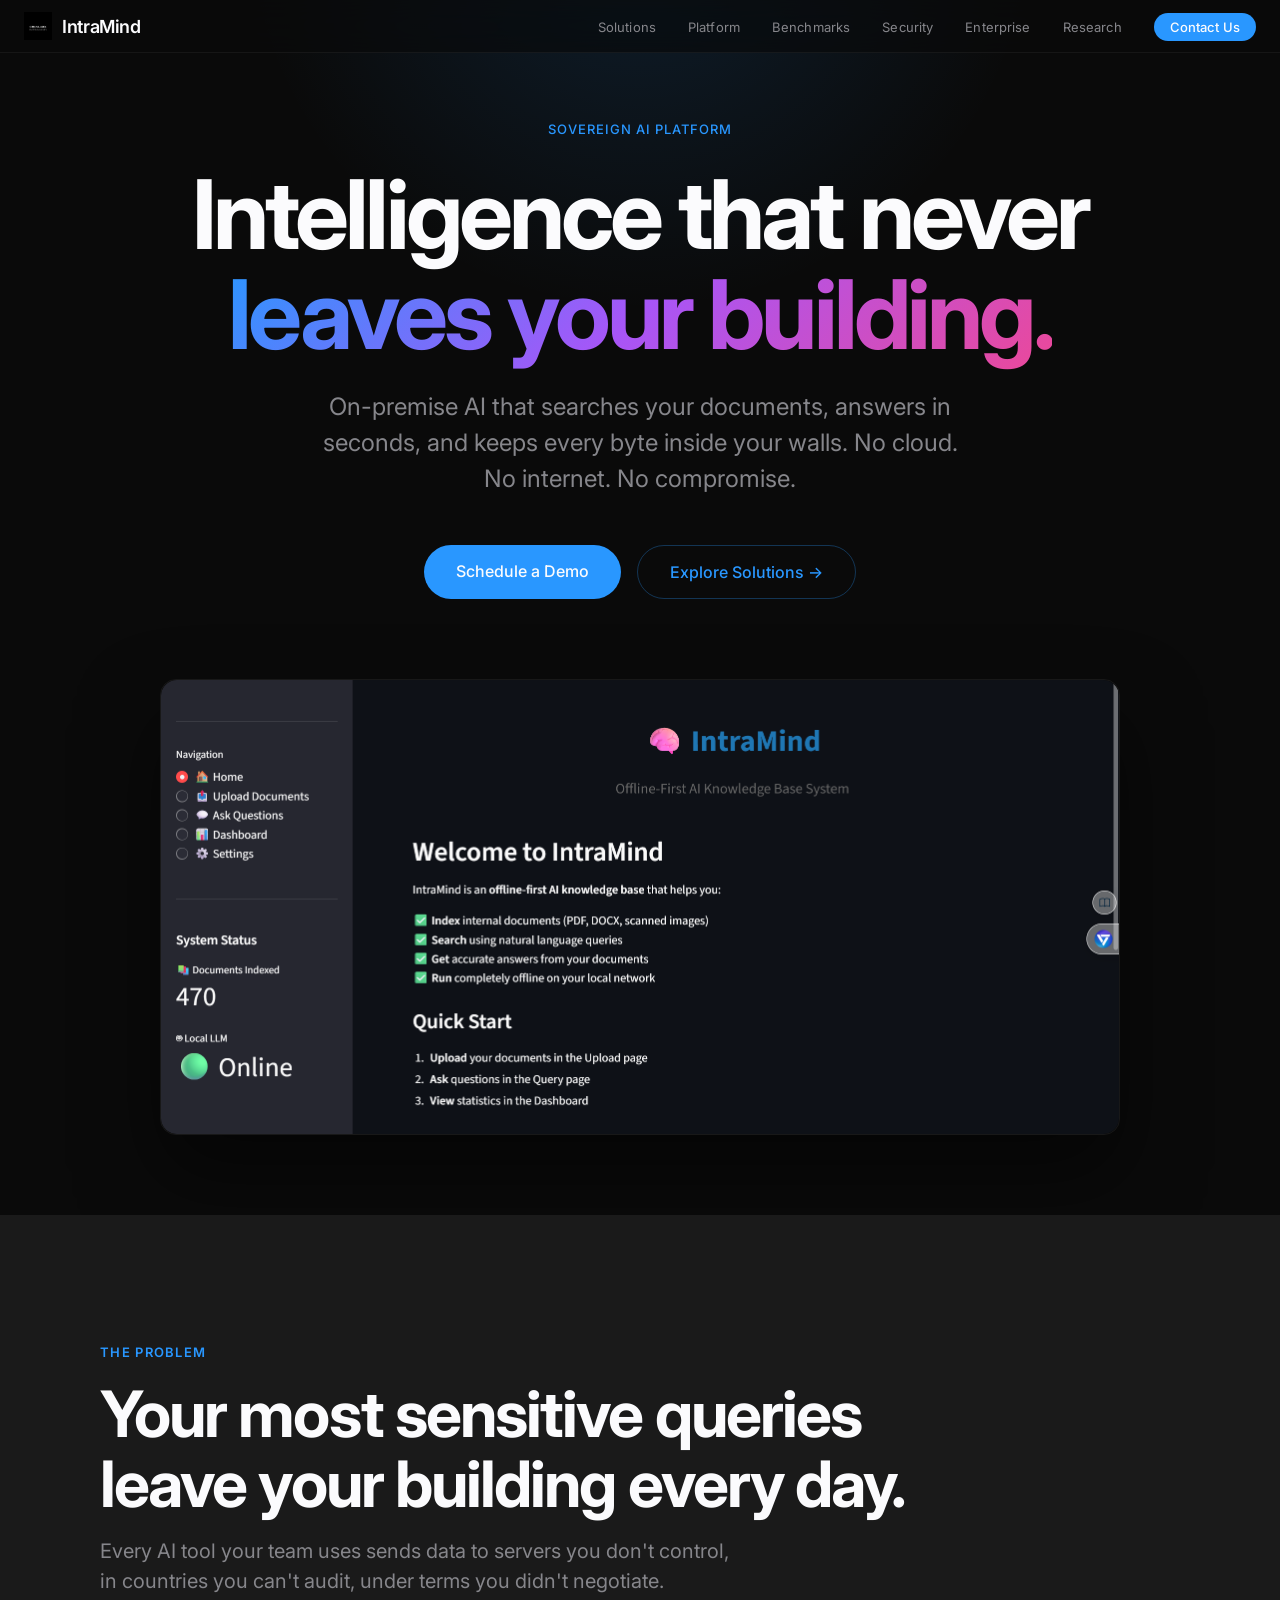
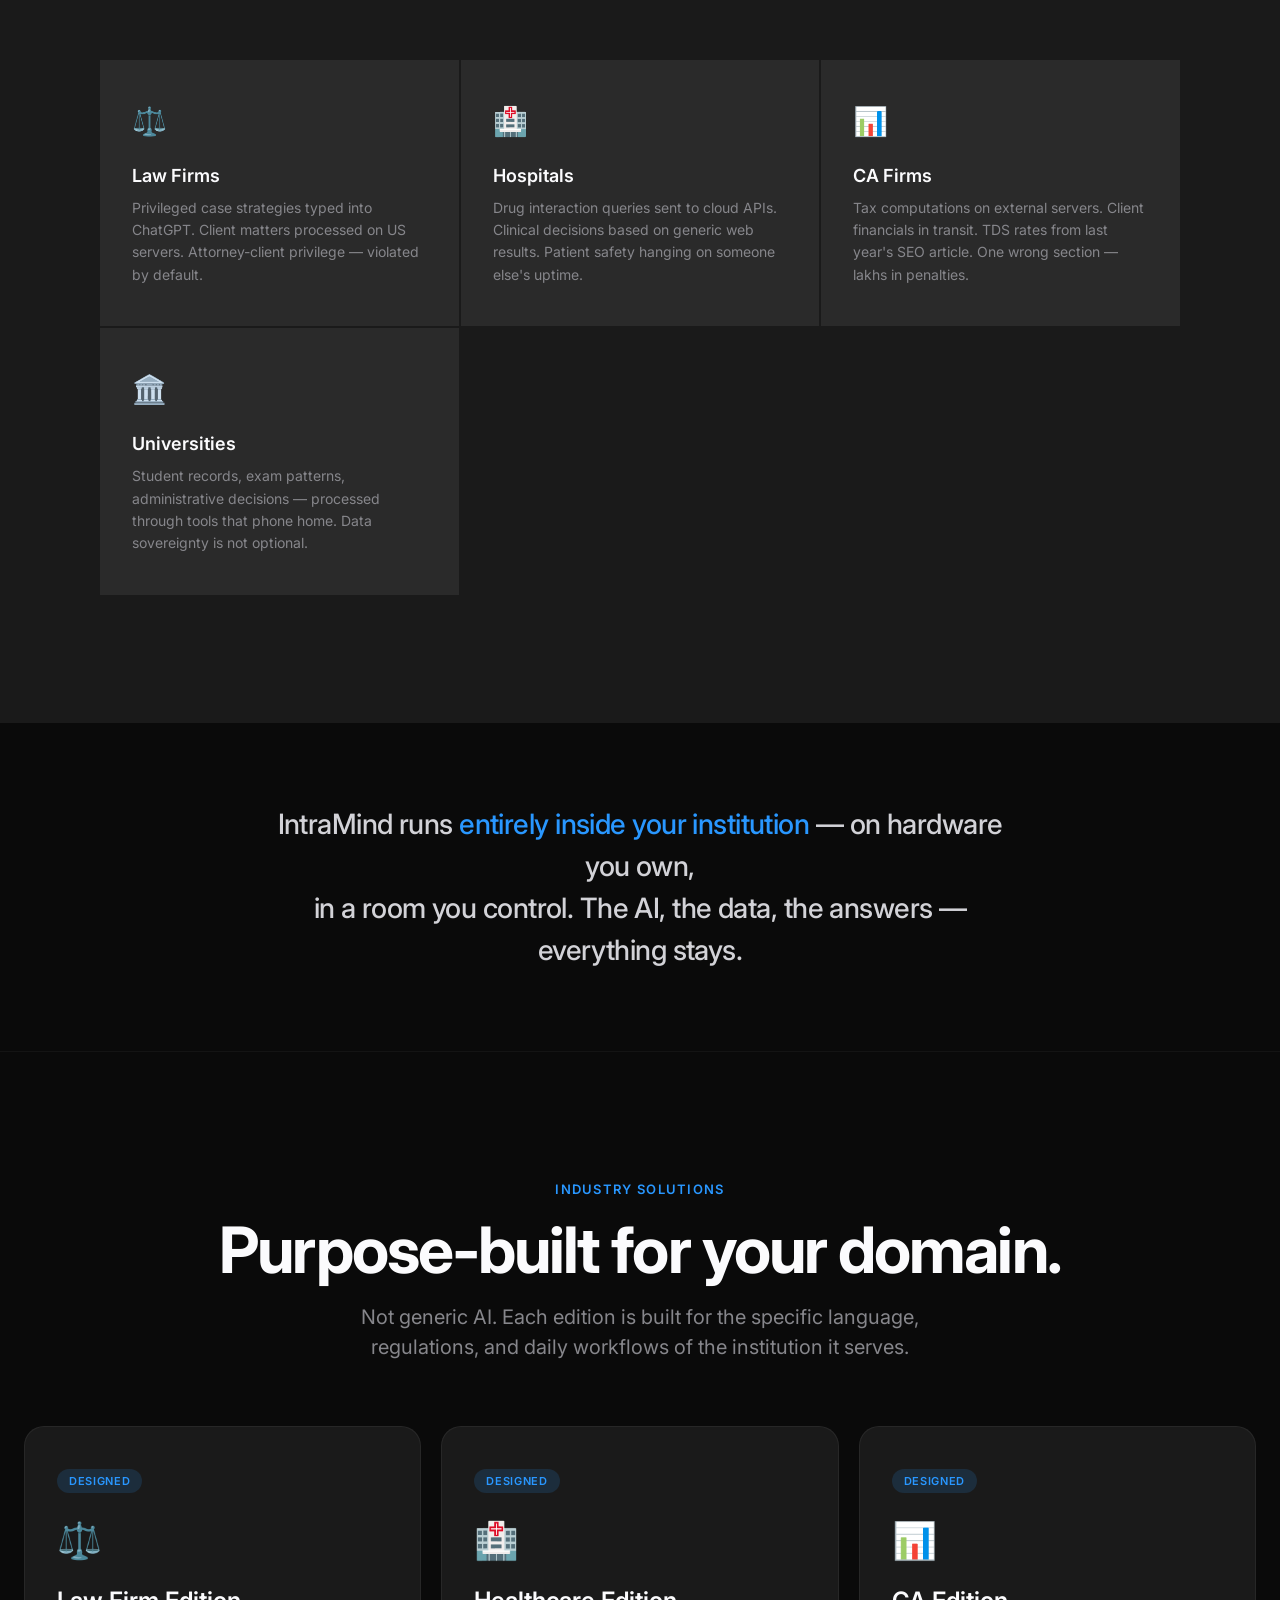
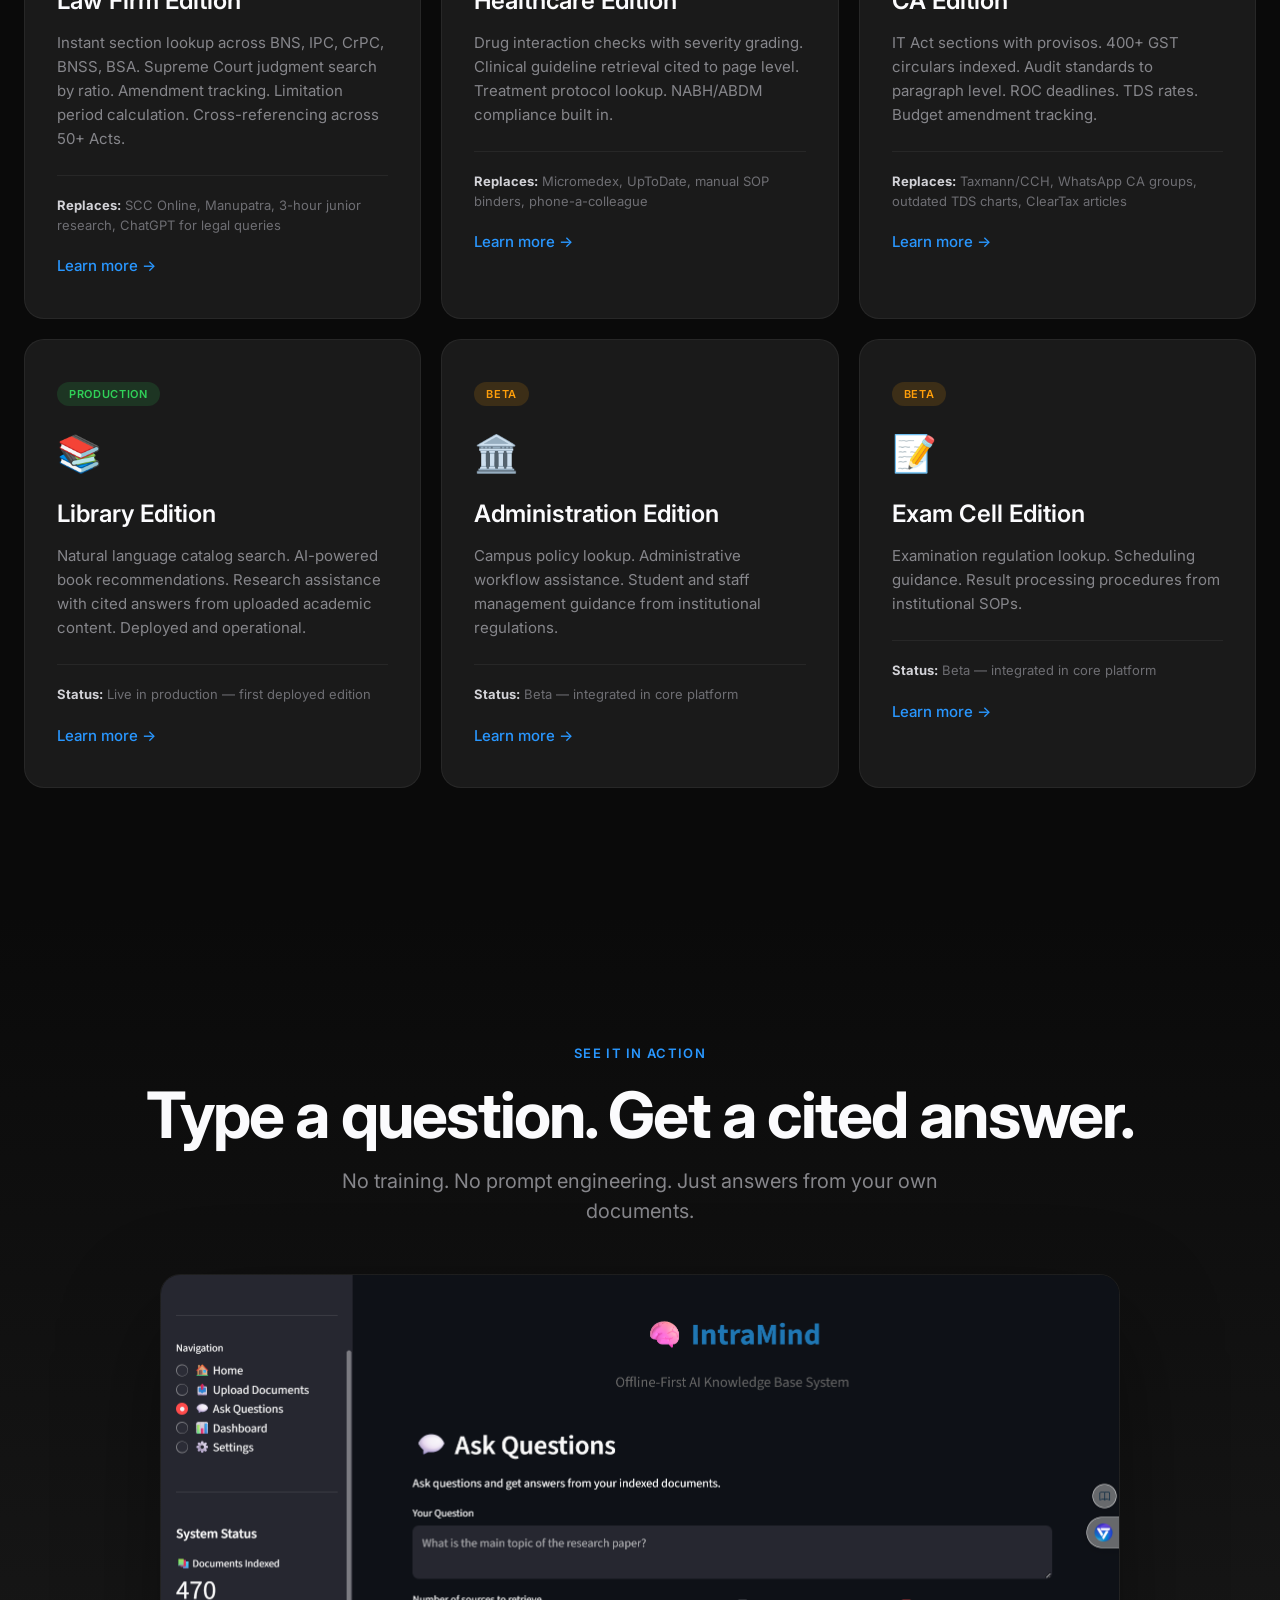
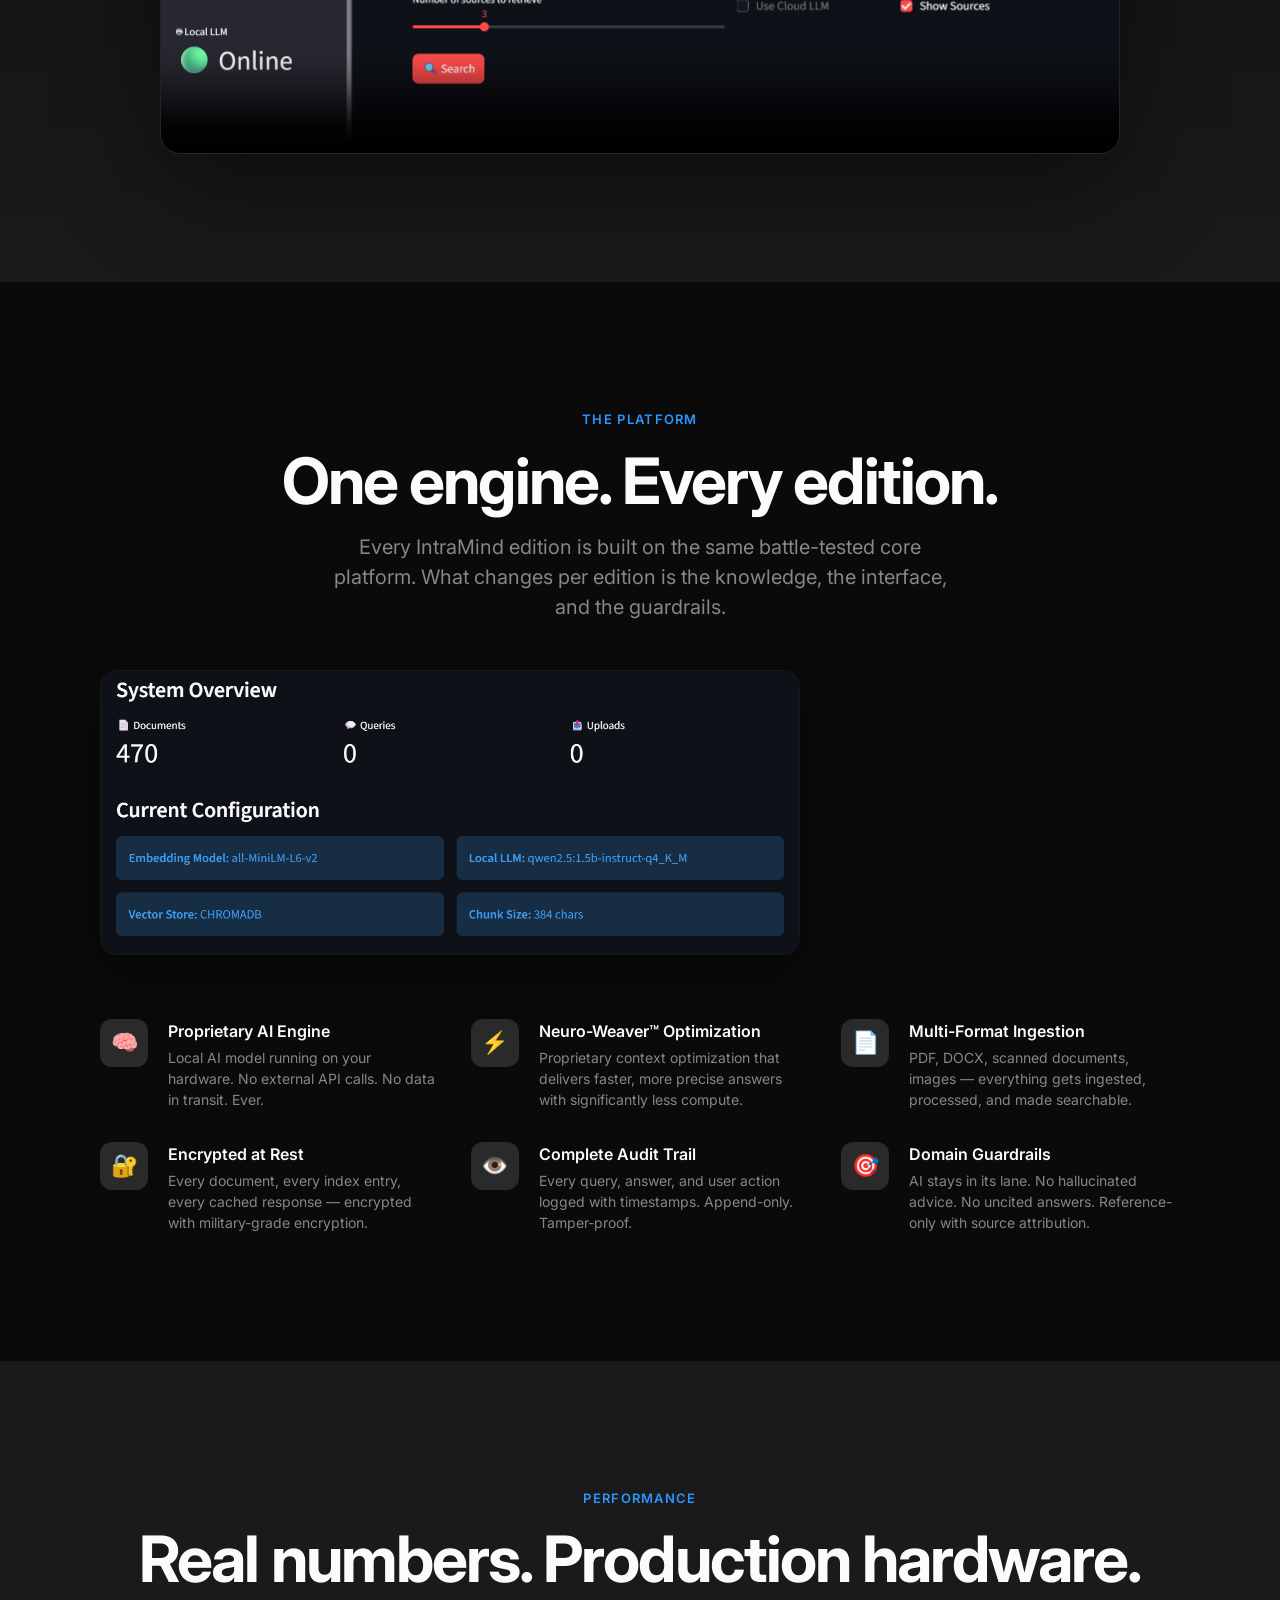
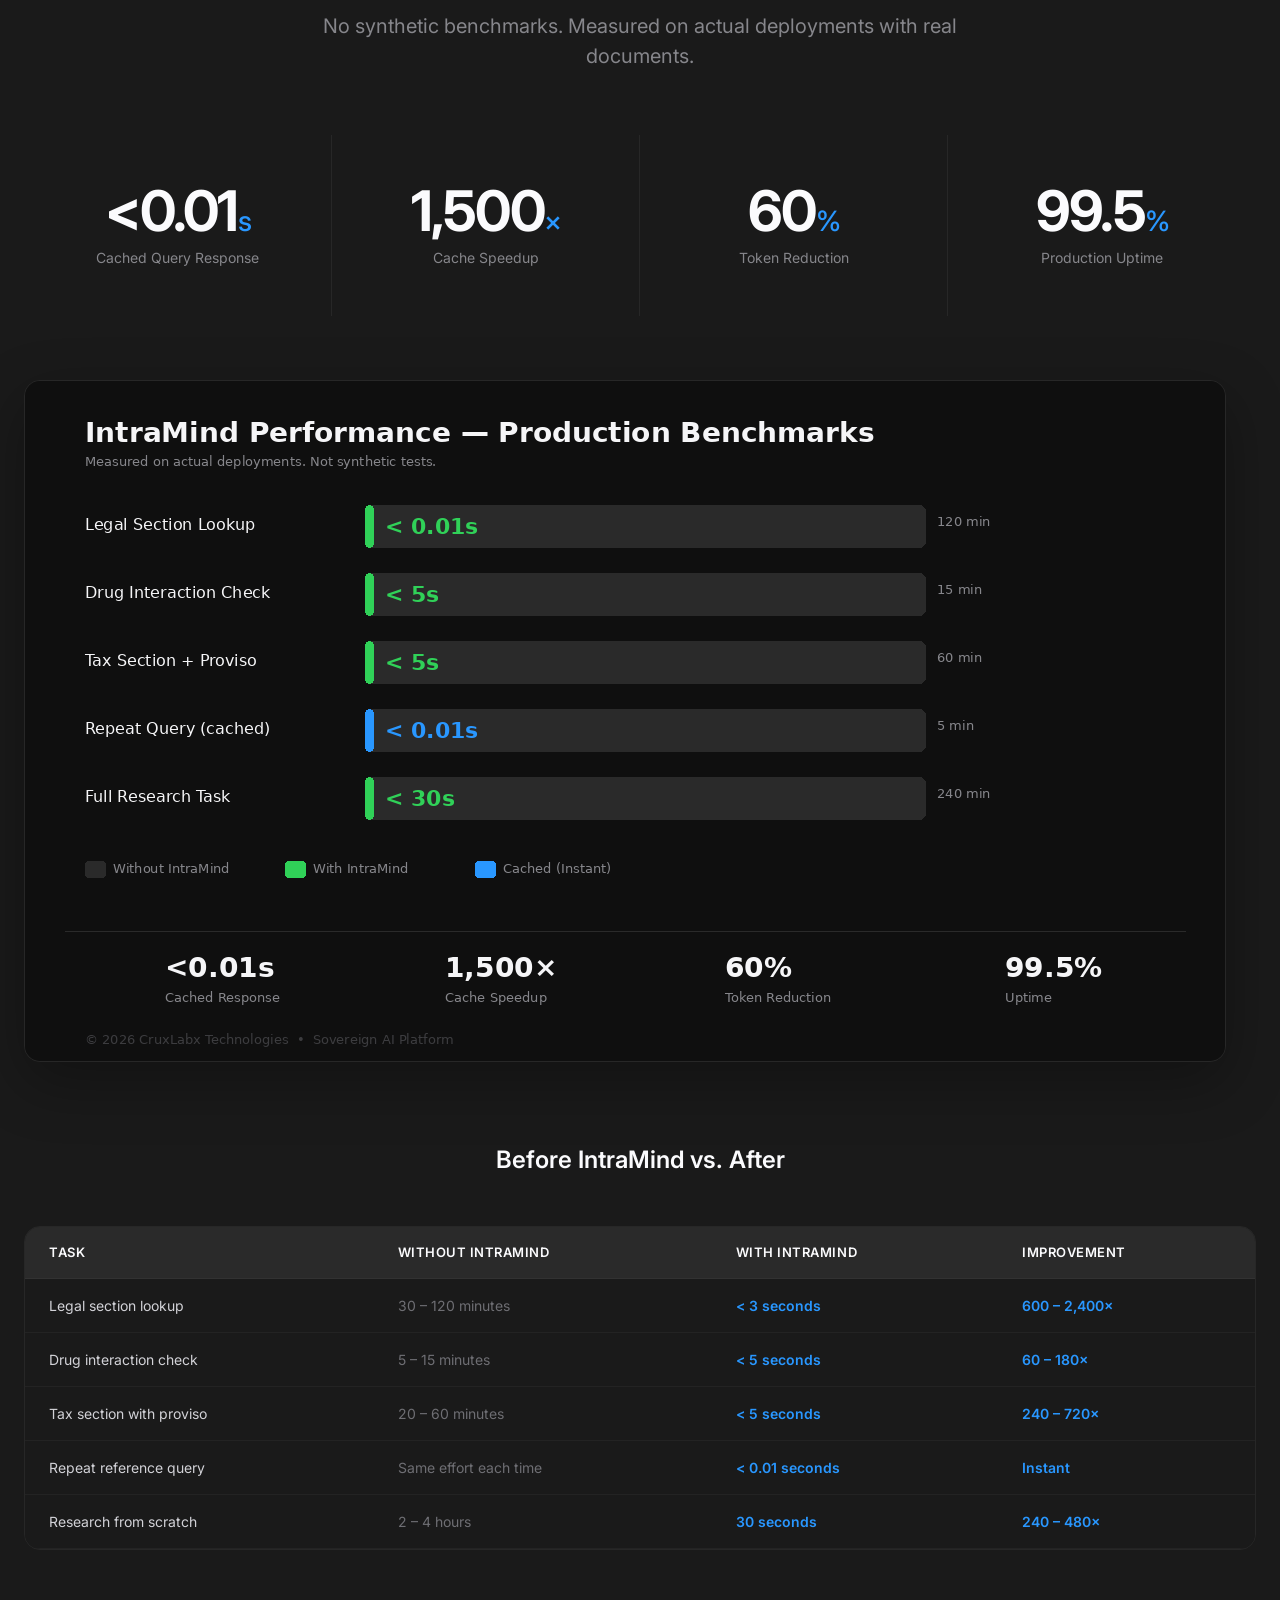
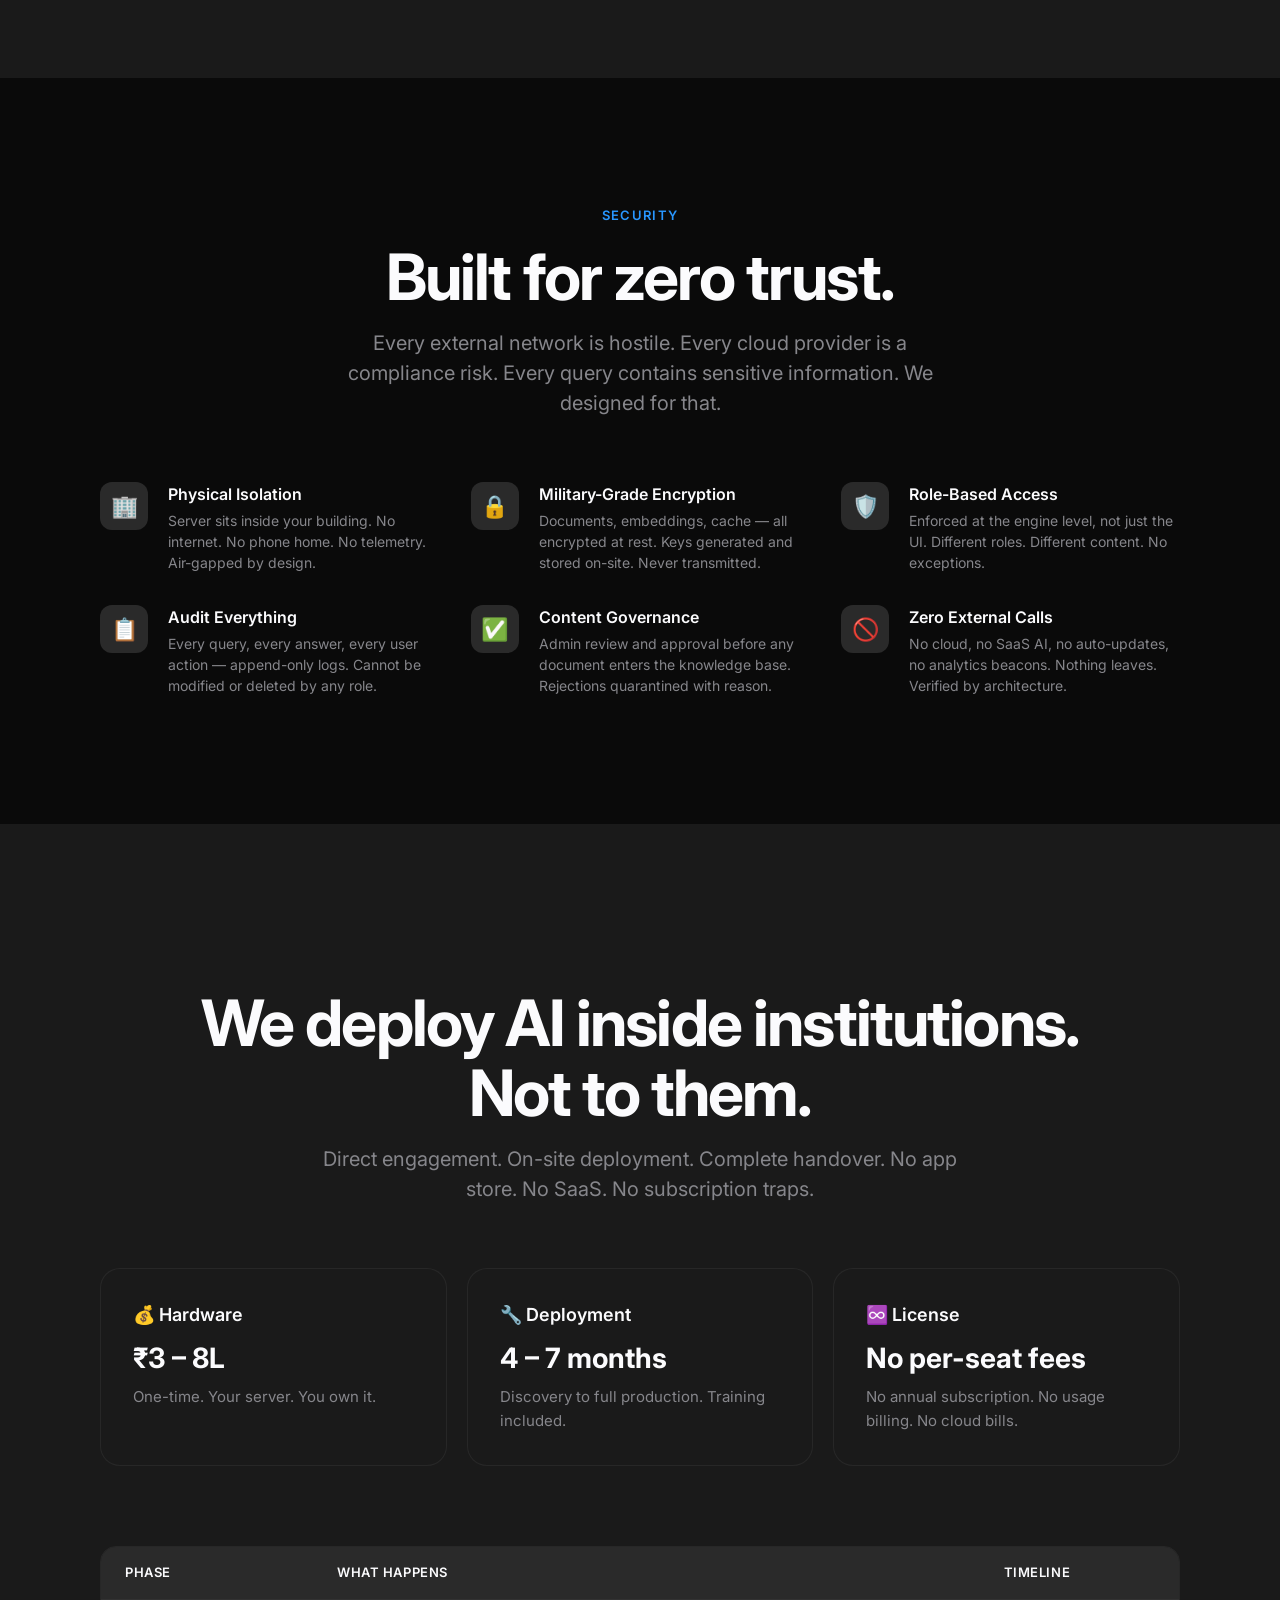
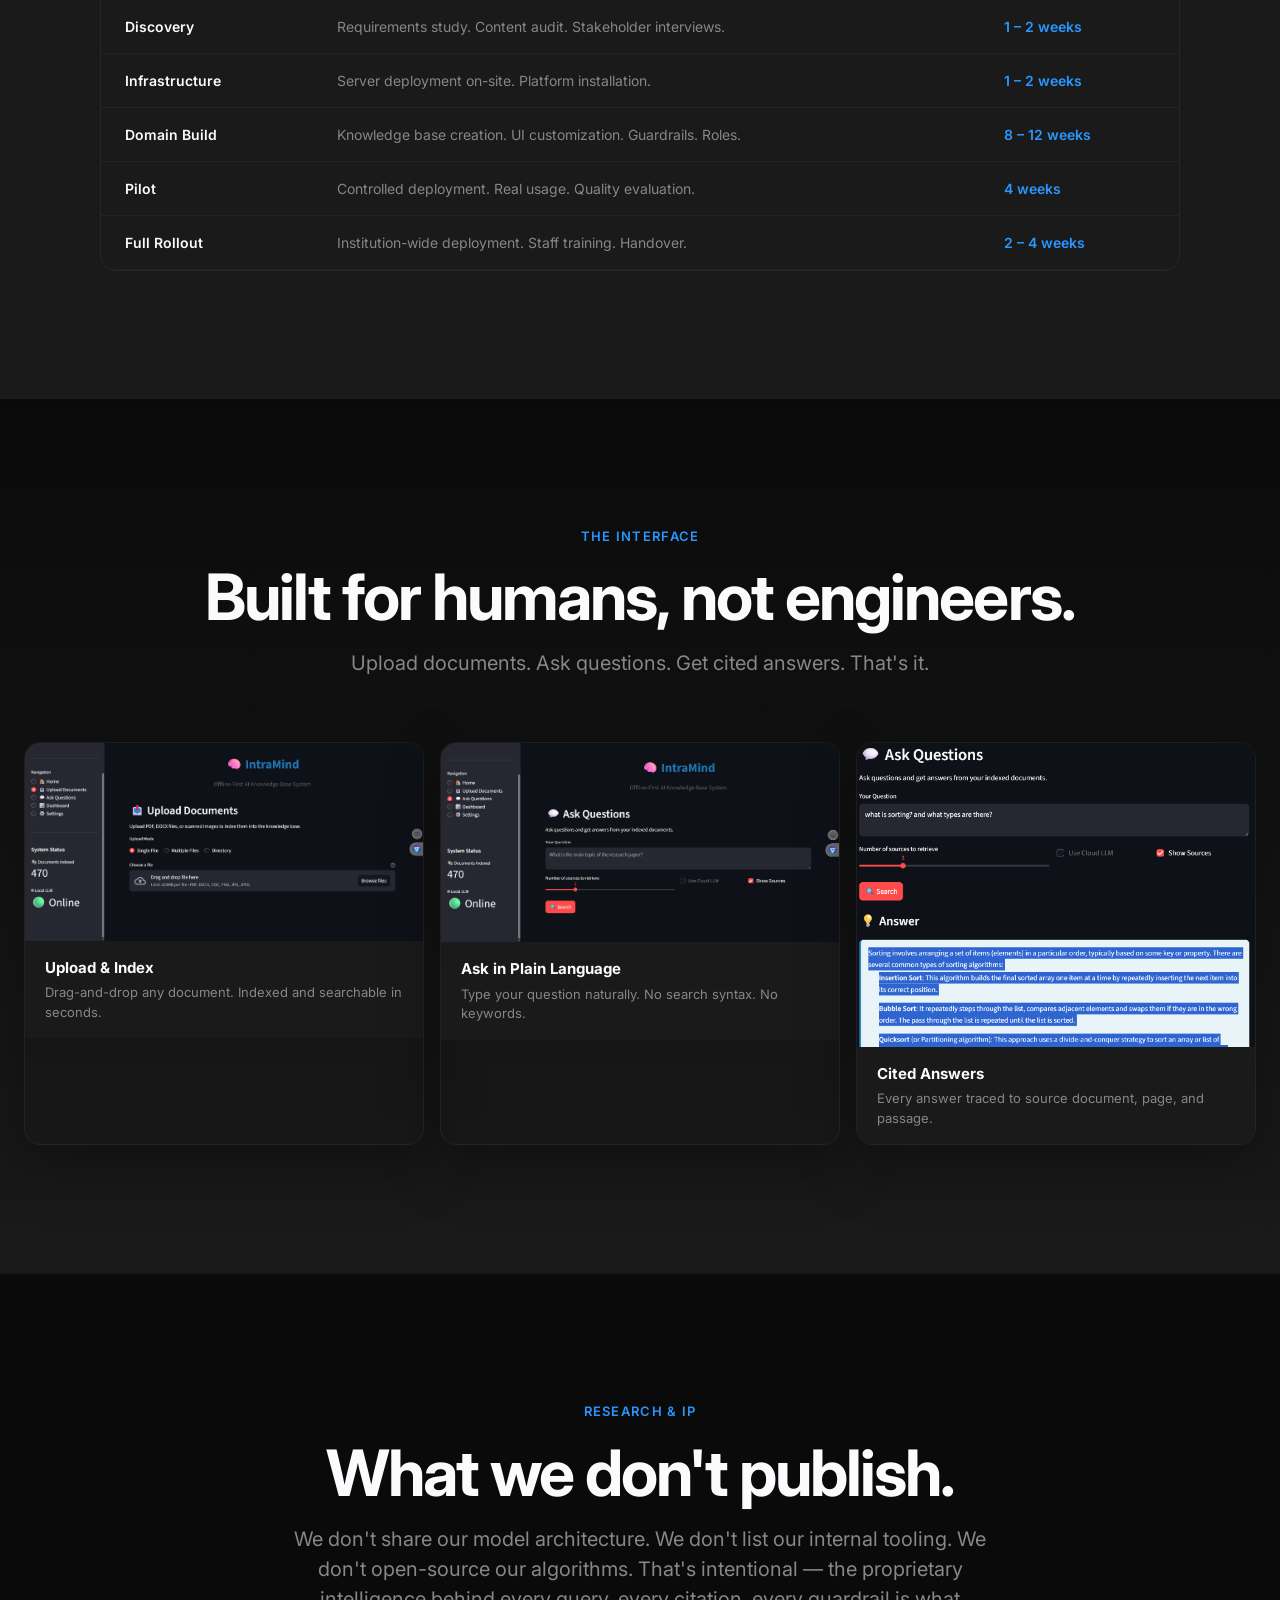
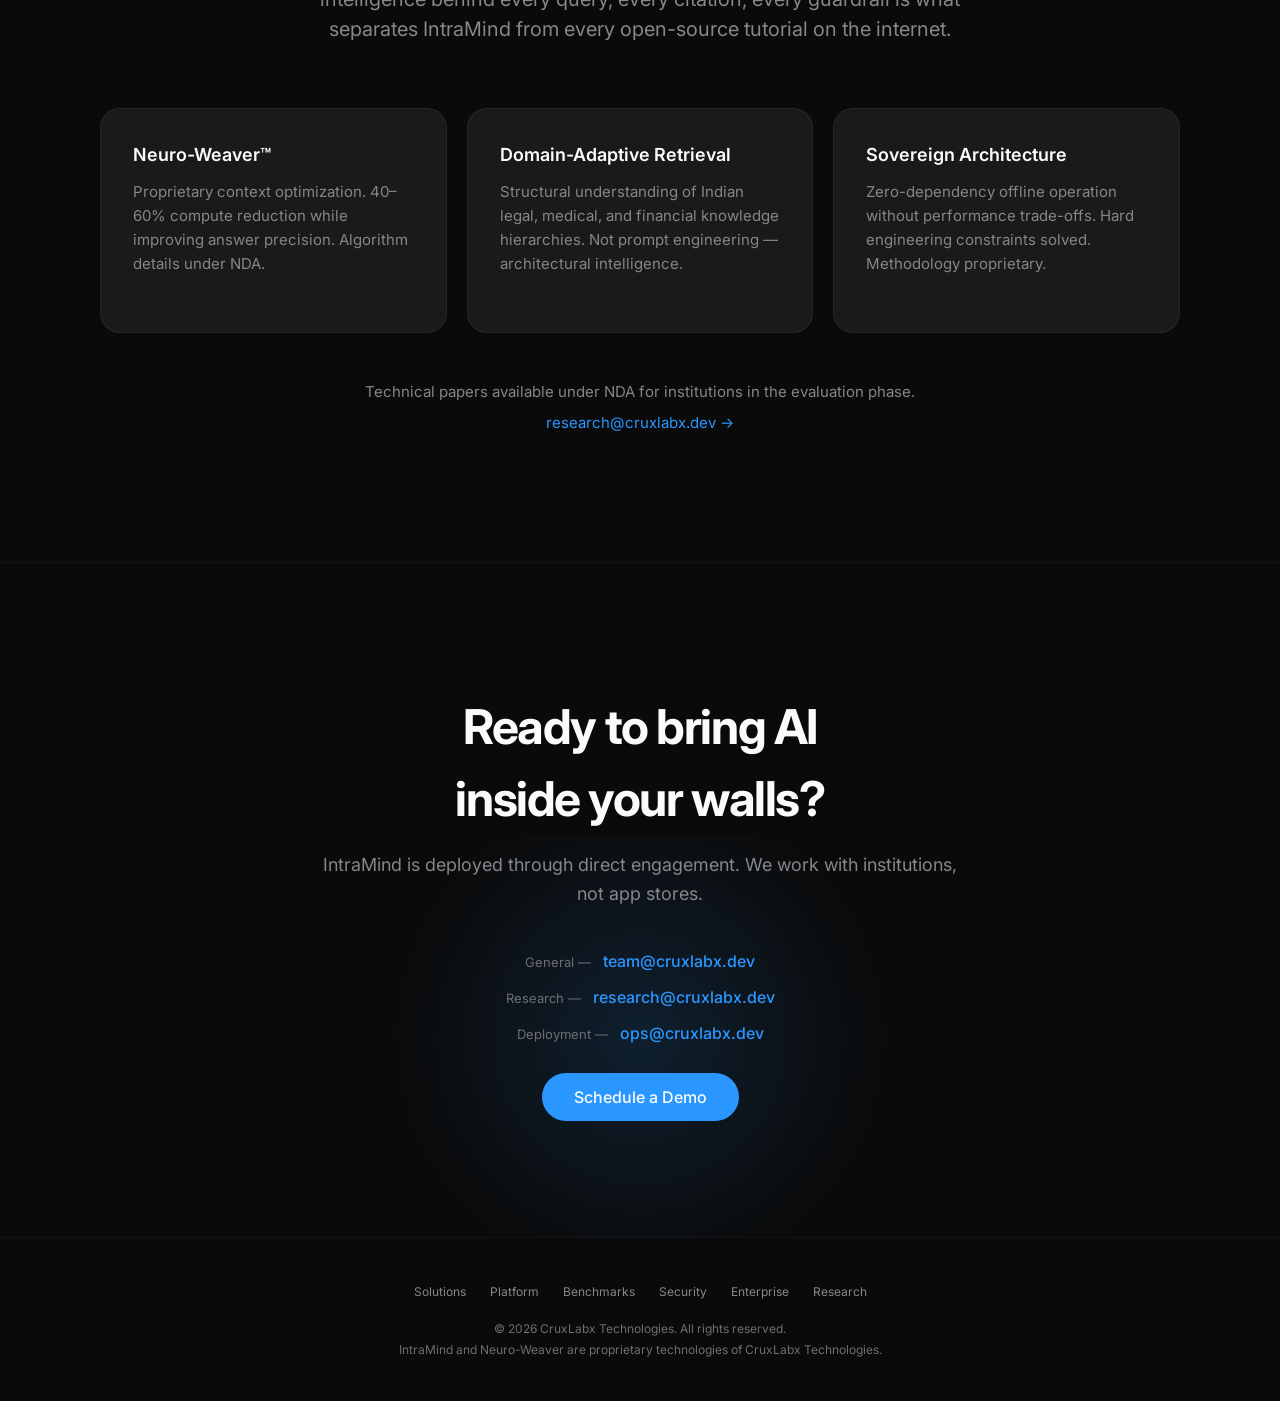
==== commit c98c2950: "Fix deployment, add images and product gallery - Pages enabled via GitHub API (no more configure-pag" ====
--- a/index.html
+++ b/index.html
@@ -258,6 +258,11 @@
       </p>
     </div>
 
+    <!-- Architecture visual -->
+    <div class="fade-in stagger-3" style="margin-top: 48px; text-align: center;">
+      <img src="media/screenshots/system-overview.png" alt="IntraMind System Architecture" style="max-width: 700px; width: 100%; border-radius: 16px; border: 1px solid rgba(255,255,255,0.06); box-shadow: 0 20px 60px rgba(0,0,0,0.3);" />
+    </div>
+
     <div class="security-grid" style="margin-top: 64px;">
       <div class="security-item fade-in stagger-1">
         <div class="icon-box">🧠</div>
@@ -337,6 +342,11 @@
         <div class="metric-value">99.5<span class="unit">%</span></div>
         <div class="metric-label">Production Uptime</div>
       </div>
+    </div>
+
+    <!-- Benchmark Chart Image -->
+    <div class="fade-in" style="margin-top: 64px; text-align: center;">
+      <img src="media/benchmark-chart.png" alt="IntraMind Performance Benchmarks" style="max-width: 100%; border-radius: 16px; border: 1px solid rgba(255,255,255,0.06); box-shadow: 0 20px 60px rgba(0,0,0,0.3);" />
     </div>
 
     <!-- Comparison table -->
@@ -525,6 +535,46 @@
           </tr>
         </tbody>
       </table>
+    </div>
+  </div>
+</section>
+
+<!-- ═══════════════════════════════════════════════════════════
+     PRODUCT GALLERY
+     ═══════════════════════════════════════════════════════════ -->
+<section class="section section-gradient">
+  <div class="container-wide">
+    <div class="text-center">
+      <div class="section-label fade-in">The Interface</div>
+      <h2 class="section-title fade-in stagger-1">
+        Built for humans, not engineers.
+      </h2>
+      <p class="section-subtitle mx-auto fade-in stagger-2">
+        Upload documents. Ask questions. Get cited answers. That's it.
+      </p>
+    </div>
+    <div class="fade-in stagger-3" style="display: grid; grid-template-columns: repeat(auto-fit, minmax(340px, 1fr)); gap: 16px; margin-top: 64px;">
+      <div style="border-radius: 16px; overflow: hidden; border: 1px solid rgba(255,255,255,0.06); box-shadow: 0 20px 60px rgba(0,0,0,0.3);">
+        <img src="media/screenshots/upload-doc.png" alt="Upload Documents" style="width: 100%; display: block;" />
+        <div style="padding: 16px 20px; background: var(--carbon);">
+          <h4 style="font-size: 15px; color: var(--white); margin-bottom: 4px;">Upload & Index</h4>
+          <p style="font-size: 13px; color: var(--silver); margin: 0;">Drag-and-drop any document. Indexed and searchable in seconds.</p>
+        </div>
+      </div>
+      <div style="border-radius: 16px; overflow: hidden; border: 1px solid rgba(255,255,255,0.06); box-shadow: 0 20px 60px rgba(0,0,0,0.3);">
+        <img src="media/screenshots/ask-question.png" alt="Ask a Question" style="width: 100%; display: block;" />
+        <div style="padding: 16px 20px; background: var(--carbon);">
+          <h4 style="font-size: 15px; color: var(--white); margin-bottom: 4px;">Ask in Plain Language</h4>
+          <p style="font-size: 13px; color: var(--silver); margin: 0;">Type your question naturally. No search syntax. No keywords.</p>
+        </div>
+      </div>
+      <div style="border-radius: 16px; overflow: hidden; border: 1px solid rgba(255,255,255,0.06); box-shadow: 0 20px 60px rgba(0,0,0,0.3);">
+        <img src="media/screenshots/query-results.png" alt="Cited Results" style="width: 100%; display: block;" />
+        <div style="padding: 16px 20px; background: var(--carbon);">
+          <h4 style="font-size: 15px; color: var(--white); margin-bottom: 4px;">Cited Answers</h4>
+          <p style="font-size: 13px; color: var(--silver); margin: 0;">Every answer traced to source document, page, and passage.</p>
+        </div>
+      </div>
     </div>
   </div>
 </section>
